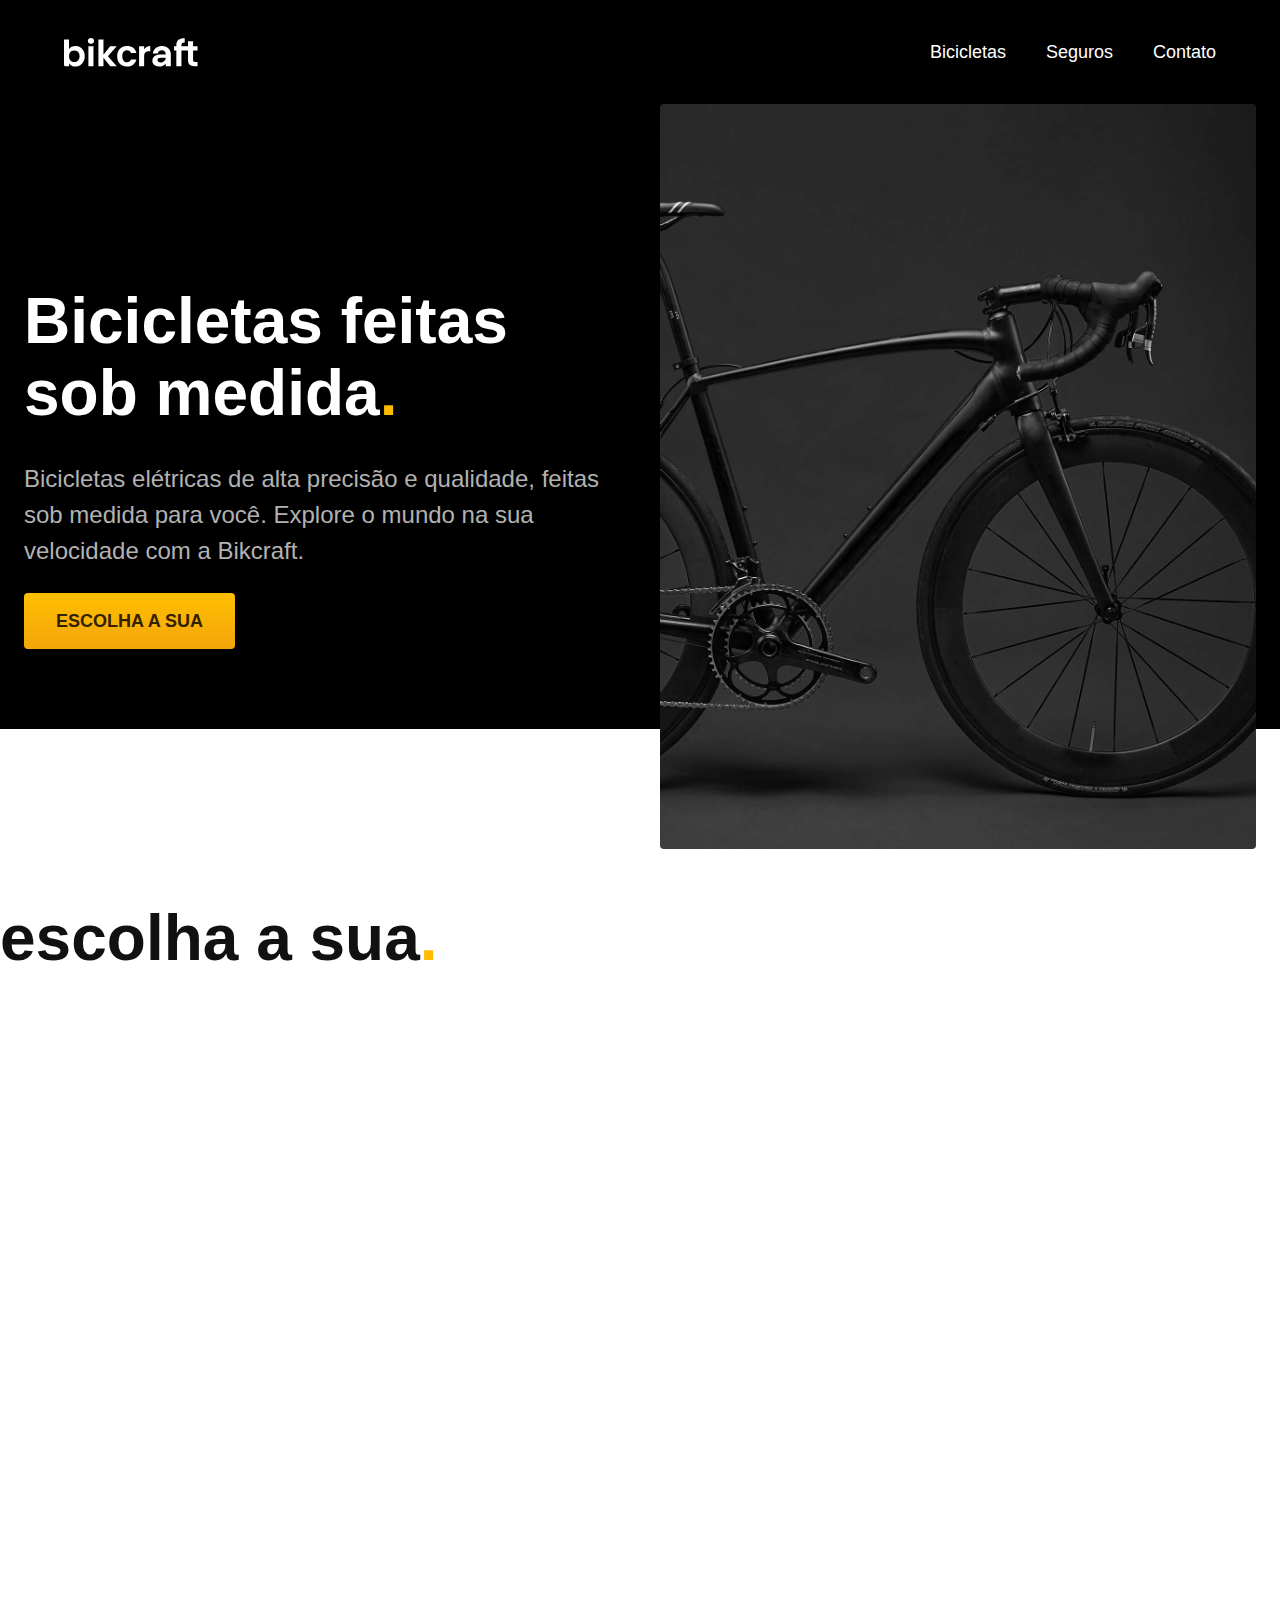
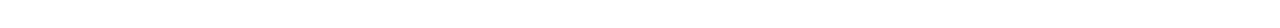
==== index.html @ d539a434 "organizacao-do-codigo" ====
<!DOCTYPE html>
<html lang="pt-br">

<head>
  <meta charset="UTF-8">
  <meta name="viewport" content="width=device-width, initial-scale=1.0">
  <meta name="description" content="Bicicletas elétricas de alta precisão e qualidade, feitas sob medida para você. Explore o mundo na sua velocidade com a Bikcraft.">
  <link rel="stylesheet" href="css/style.css">
  <title>BikCraft - Bicicletas Eletricas</title>
</head>

<body>
  <header class="header-bg">
    <div class="header">
      <a href="./"><img src="./img/bikcraft.svg" alt="Bicicleta Preta"></a>
      <nav aria-label="primaria">
        <ul class="header-menu font-1-m cor-0">
          <li><a href="./bicicletas.html">Bicicletas</a></li>
          <li><a href="./seguros.html">Seguros</a></li>
          <li><a href="./contato.html">Contato</a></li>
        </ul>
      </nav>
    </div>
  </header>

  <main class="introducao-bg">
    <div class="introducao">
      <div class="introducao-conteudo">
        <h1 class="font-1-xxl cor-0">Bicicletas feitas sob medida<span class="cor-p1">.</span></h1>
        <p class="font-2-l cor-5">Bicicletas elétricas de alta precisão e qualidade, feitas sob medida para você. Explore o mundo na sua velocidade com a Bikcraft.</p>
        <a class="botao" href="./bicicletas.html">Escolha a sua</a>
      </div>
      <div>
        <img src="./img/fotos/introducao.jpg" alt="Bicicleta eletrica preta.">
      </div>
    </div>
  </main>

  <h2 class="font-1-xxl">escolha a sua<span class="cor-p1">.</span></h2>

</body>

</html>
---- css/style.css ----
@import "./global/header.css";
@import "./utilidades/tipografia.css";
@import "./utilidades/cores.css";

/*Global*/
@import "./global/global.css";

/*Home*/
@import "./global/home/introducao.css";

/*Componentes*/
@import "./utilidades/componentes.css";
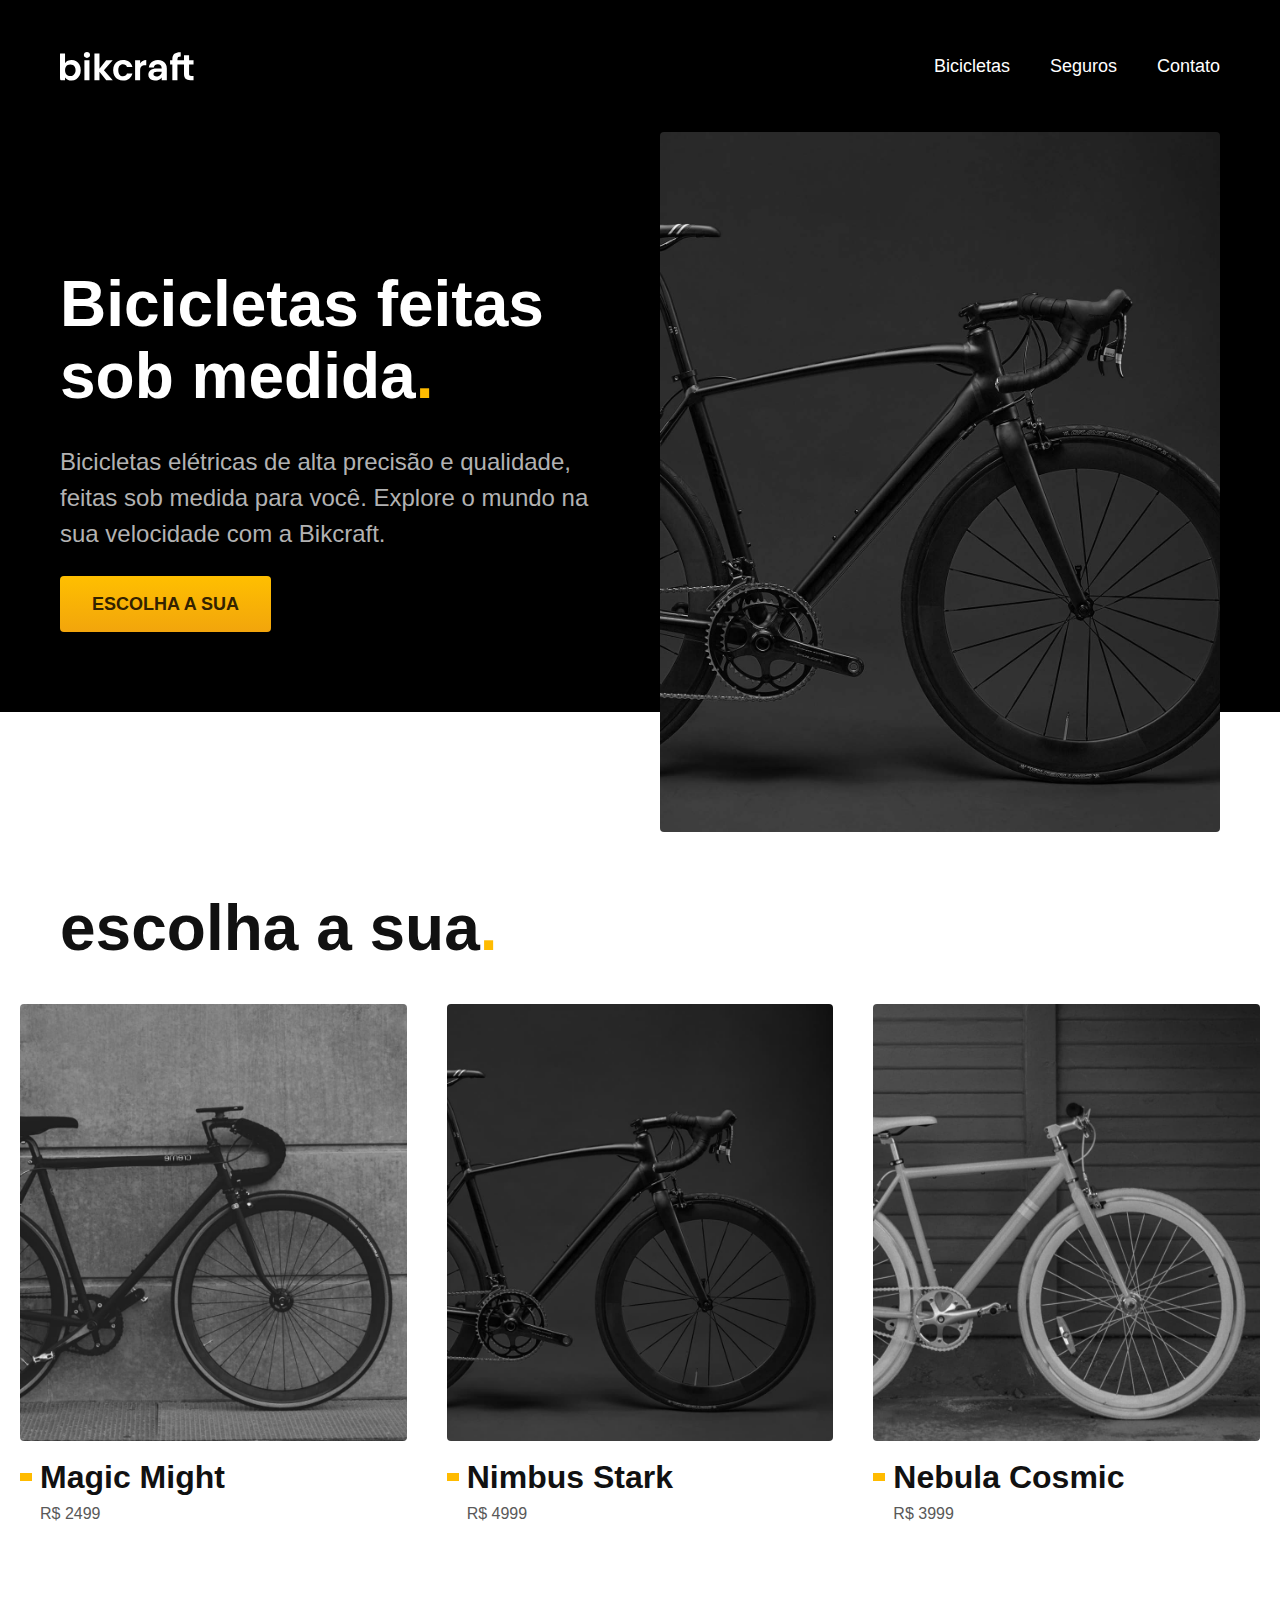
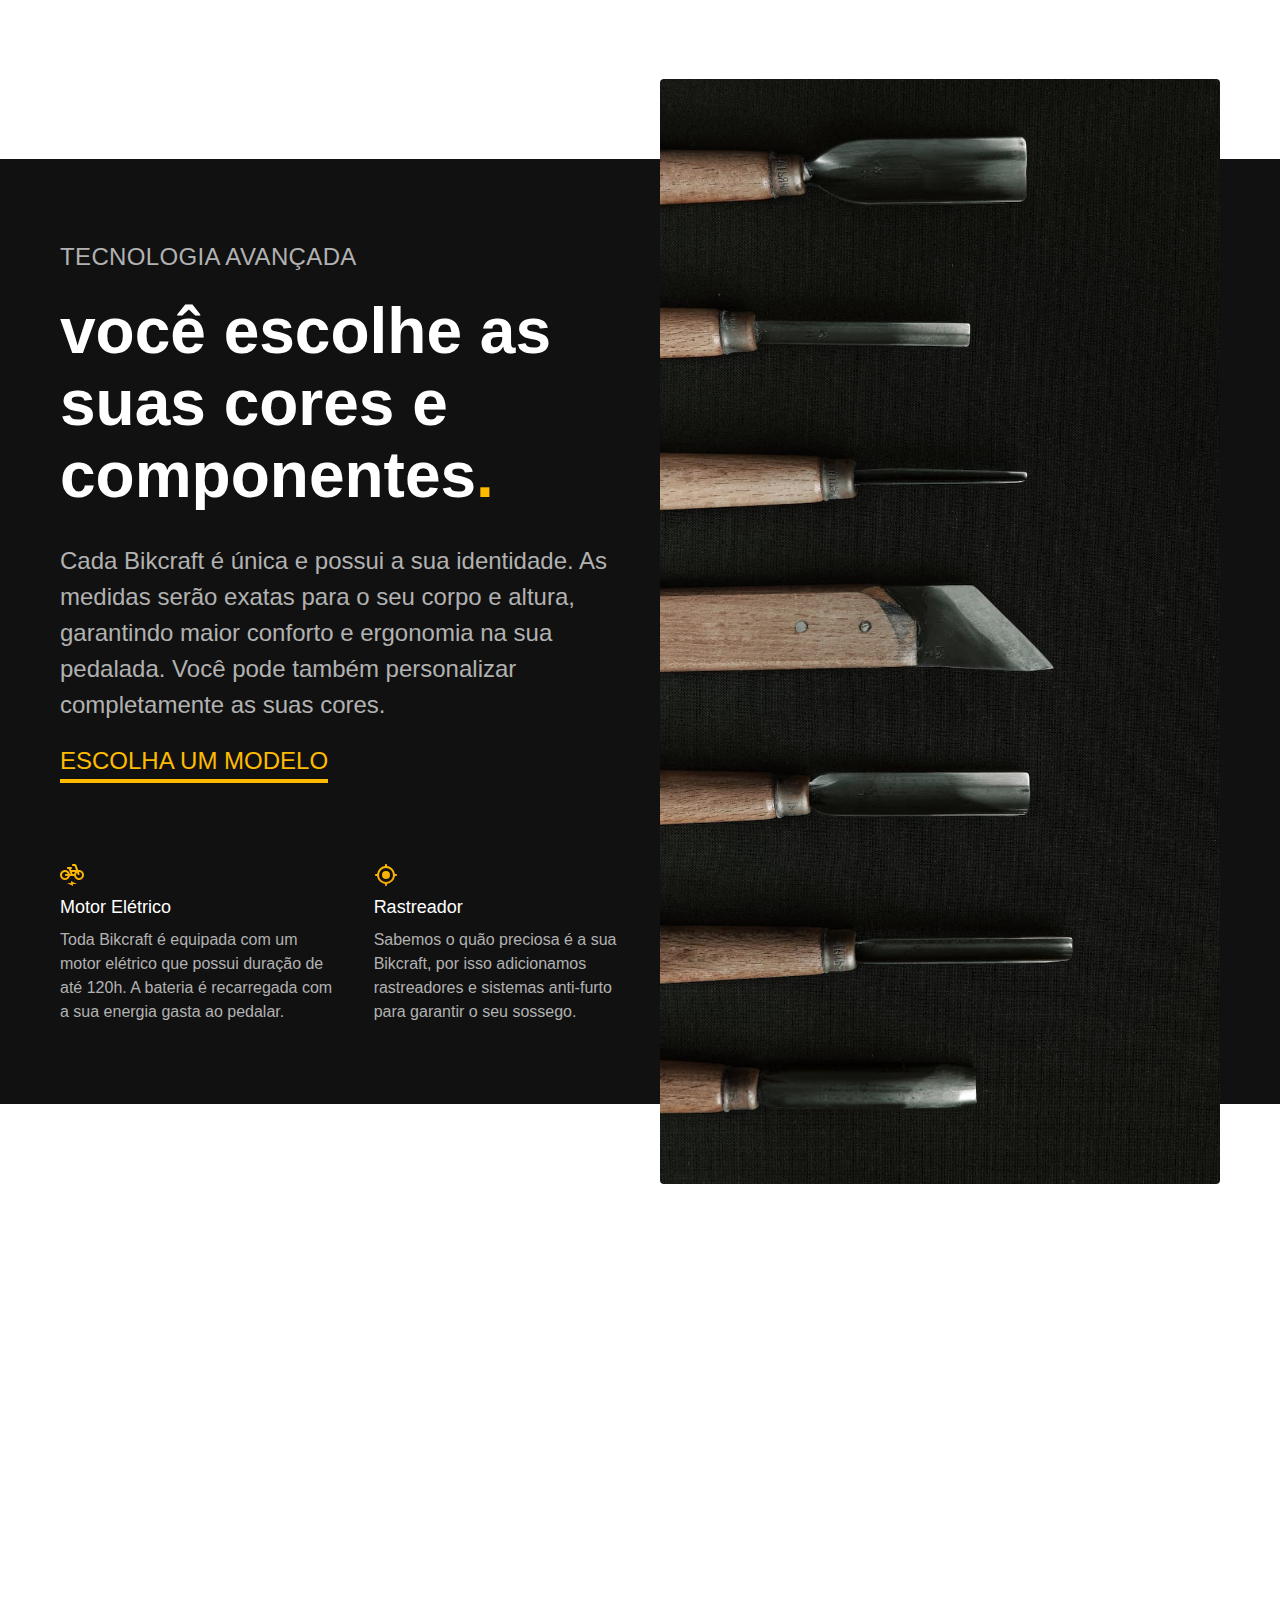
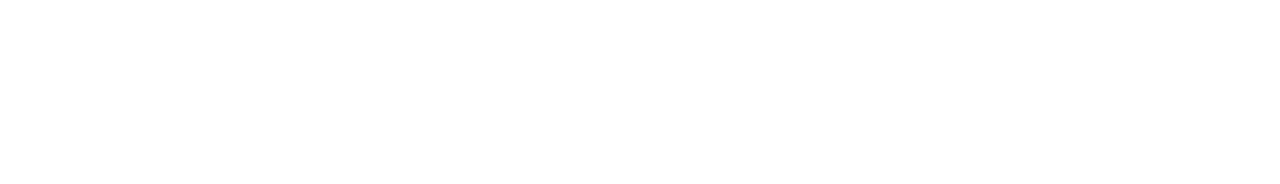
==== commit 9629ca9e: "att codigo" ====
--- a/index.html
+++ b/index.html
@@ -11,7 +11,7 @@
 
 <body>
   <header class="header-bg">
-    <div class="header">
+    <div class="header container">
       <a href="./"><img src="./img/bikcraft.svg" alt="Bicicleta Preta"></a>
       <nav aria-label="primaria">
         <ul class="header-menu font-1-m cor-0">
@@ -24,7 +24,7 @@
   </header>
 
   <main class="introducao-bg">
-    <div class="introducao">
+    <div class="introducao container">
       <div class="introducao-conteudo">
         <h1 class="font-1-xxl cor-0">Bicicletas feitas sob medida<span class="cor-p1">.</span></h1>
         <p class="font-2-l cor-5">Bicicletas elétricas de alta precisão e qualidade, feitas sob medida para você. Explore o mundo na sua velocidade com a Bikcraft.</p>
@@ -36,7 +36,67 @@
     </div>
   </main>
 
-  <h2 class="font-1-xxl">escolha a sua<span class="cor-p1">.</span></h2>
+
+  <article class="bicicletas-lista">
+    <h2 class="container font-1-xxl">escolha a sua<span class="cor-p1">.</span></h2>
+
+    <ul>
+      <li>
+        <a href="./bicicletas/magic.html">
+          <img src="./img/bicicletas/magic-home.jpg" alt="Bicicleta Preta">
+          <h3 class="font-1-xl">Magic Might</h3>
+          <span class="font-2-m cor-8">R$ 2499</span>
+        </a>
+      </li>
+
+      <li>
+        <a href="./bicicletas/nimbus.html">
+          <img src="./img/bicicletas/nimbus-home.jpg" alt="Bicicleta Preta">
+          <h3 class="font-1-xl">Nimbus Stark</h3>
+          <span class="font-2-m cor-8">R$ 4999</span>
+        </a>
+      </li>
+
+      <li>
+        <a href="./bicicletas/nebula.html">
+          <img src="./img/bicicletas/nebula-home.jpg" alt="Bicicleta Preta">
+          <h3 class="font-1-xl">Nebula Cosmic</h3>
+          <span class="font-2-m cor-8">R$ 3999</span>
+        </a>
+      </li>
+
+    </ul>
+  </article>
+
+  <article class="tecnologia-bg">
+    <div class="tecnologia container">
+      <div class="tecnologia-conteudo">
+        <span class="font-2-l-b cor-5">Tecnologia Avançada</span>
+        <h2 class="font-1-xxl cor-0">você escolhe as suas cores e componentes<span class="cor-p1">.</span></h2>
+        <p class="font-2-l cor-5">Cada Bikcraft é única e possui a sua identidade. As medidas serão exatas para o seu corpo e altura, garantindo maior conforto e ergonomia na sua pedalada. Você pode também personalizar completamente as suas cores.</p>
+        <a class="link" href="./bicicletas.html">Escolha um modelo</a>
+        <div class="tecnologia-vantagens">
+          <div>
+            <img src="./img/icones/eletrica.svg" alt="">
+            <h3 class="font-1-m cor-0">Motor Elétrico</h3>
+            <p class="font-2-s cor-5">Toda Bikcraft é equipada com um motor elétrico que possui duração de até 120h. A bateria é recarregada com a sua energia gasta ao pedalar.</p>
+          </div>
+          <div>
+            <img src="./img/icones/rastreador.svg" alt="">
+            <h3 class="font-1-m cor-0">Rastreador</h3>
+            <p class="font-2-s cor-5">Sabemos o quão preciosa é a sua Bikcraft, por isso adicionamos rastreadores e sistemas anti-furto para garantir o seu sossego.</p>
+          </div>
+        </div>
+      </div>
+
+      <div class="tecnologia-imagem">
+        <img src="./img/fotos/tecnologia.jpg" alt="">
+      </div>
+    </div>
+
+
+
+  </article>
 
 </body>
 
--- a/css/style.css
+++ b/css/style.css
@@ -7,6 +7,10 @@
 
 /*Home*/
 @import "./global/home/introducao.css";
+@import "./global/home/tecnologia.css";
 
 /*Componentes*/
 @import "./utilidades/componentes.css";
+
+/*Bicicletas*/
+@import "./bicicletas/bicicletas-lista.css";
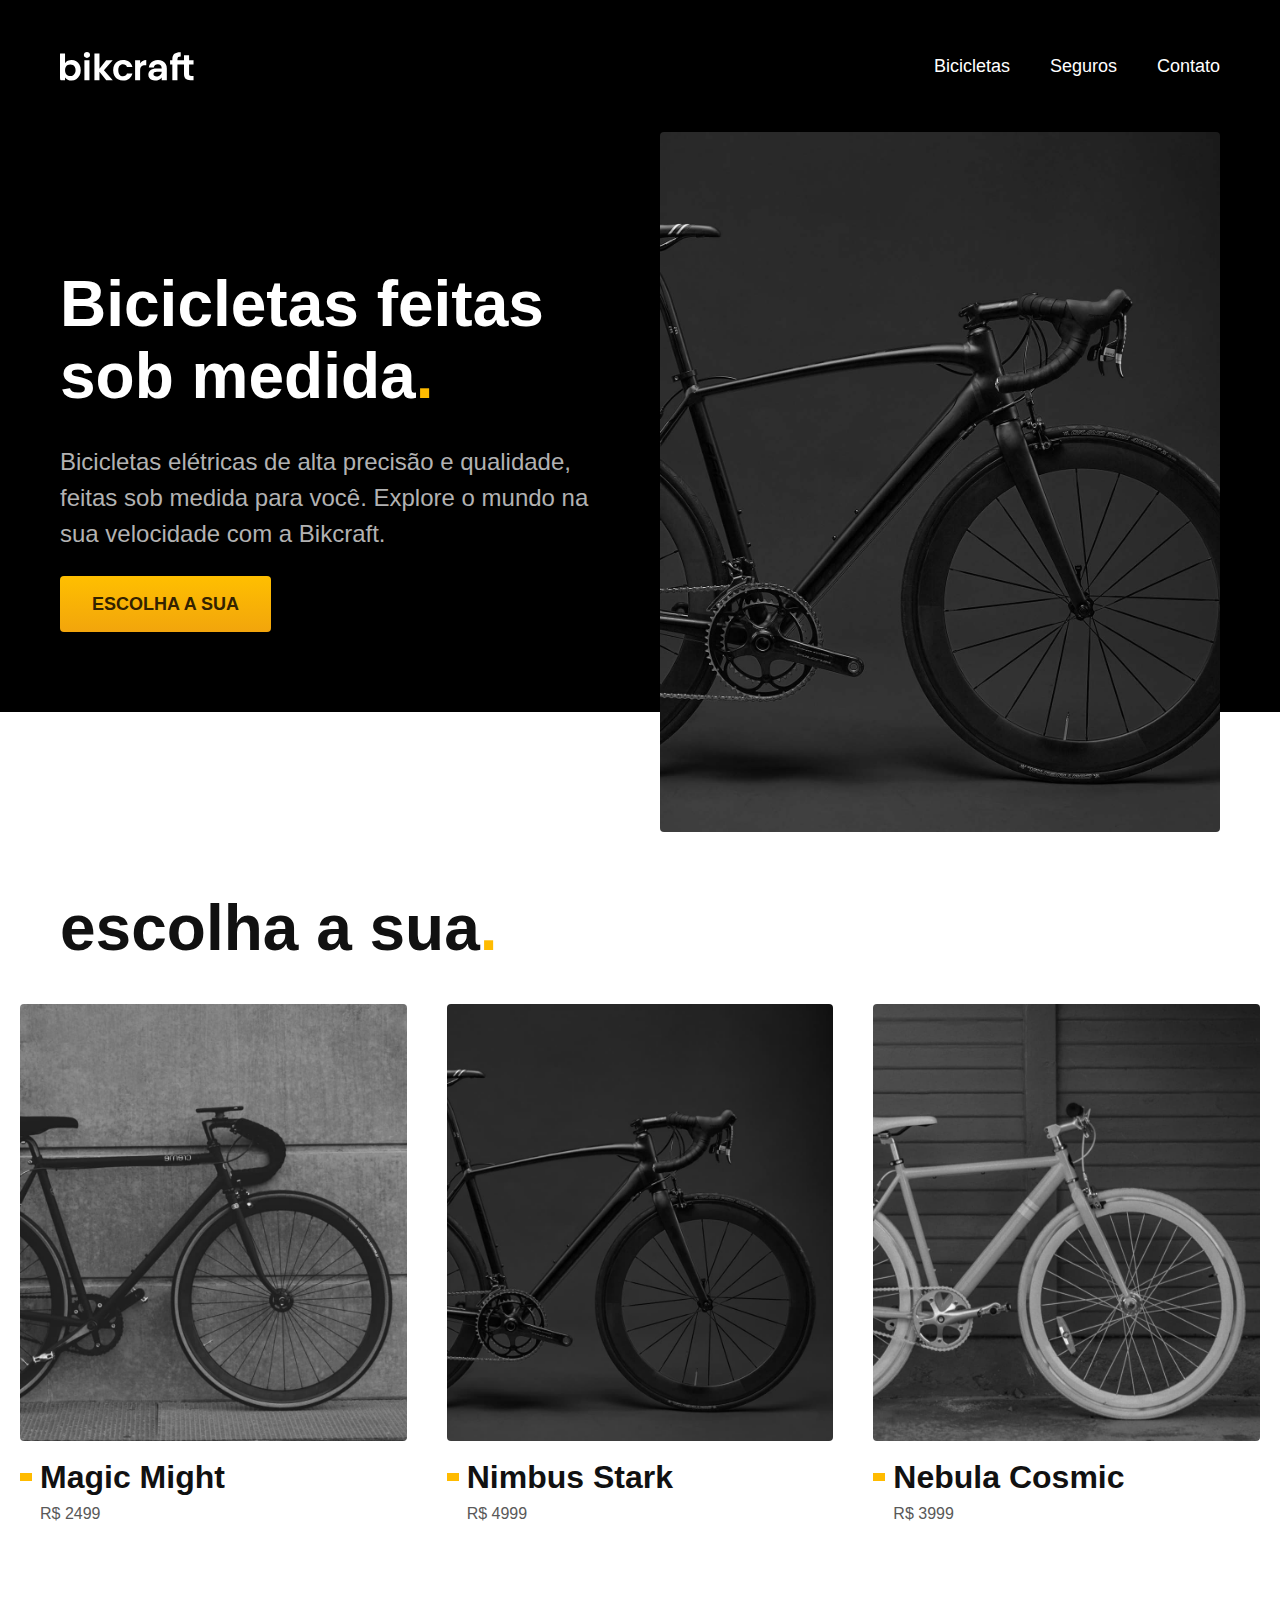
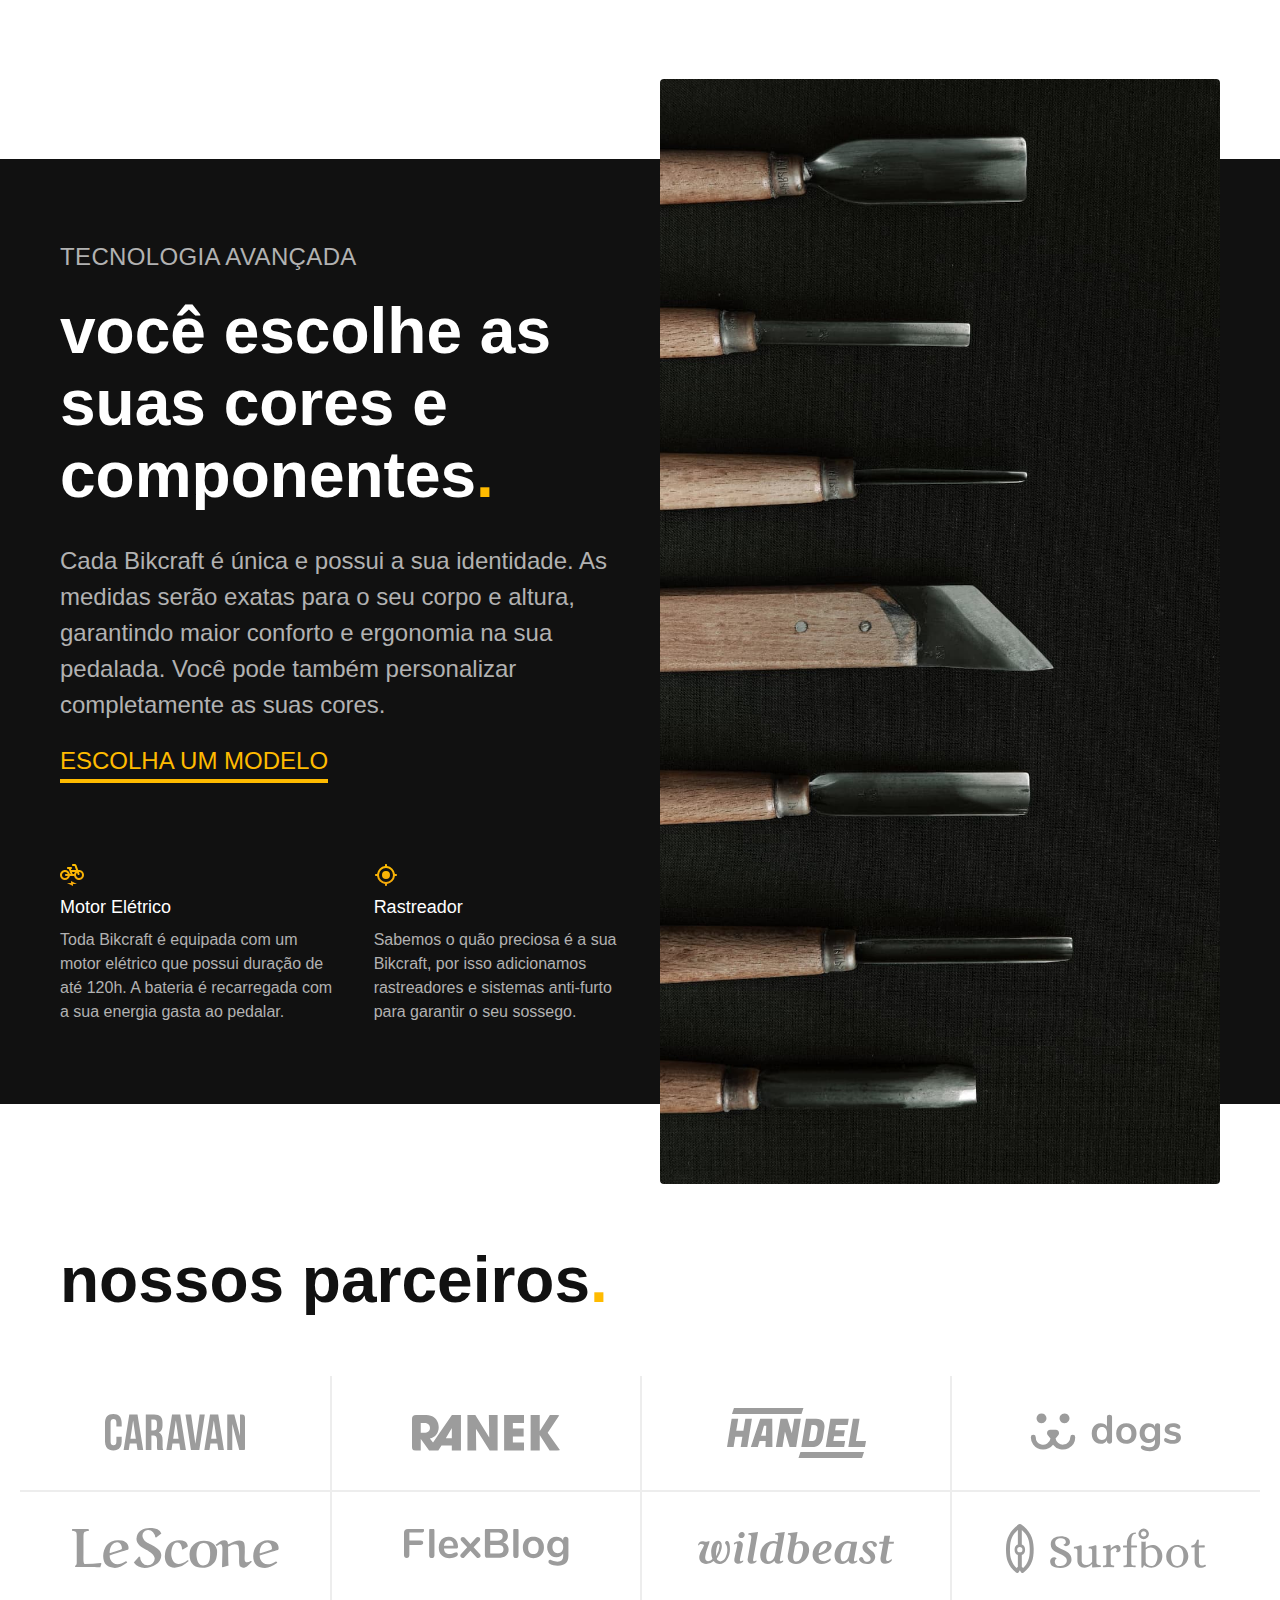
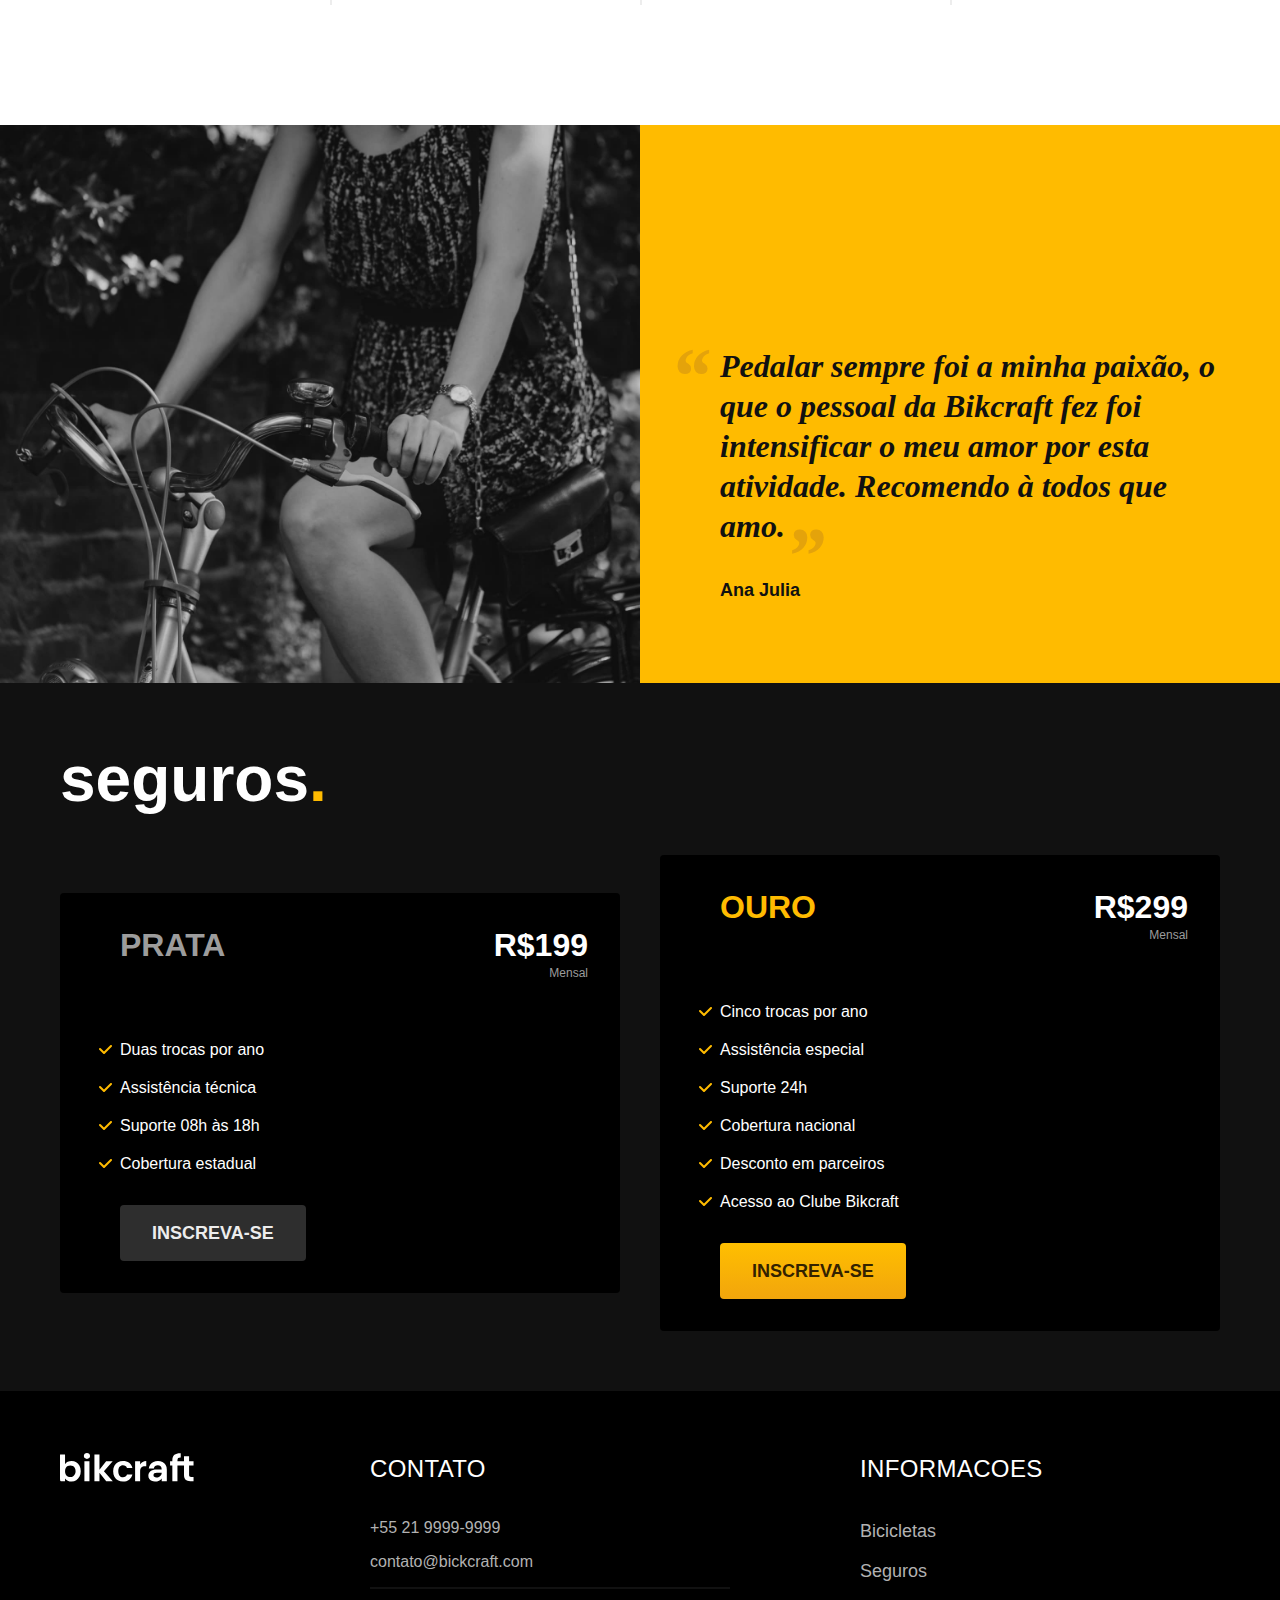
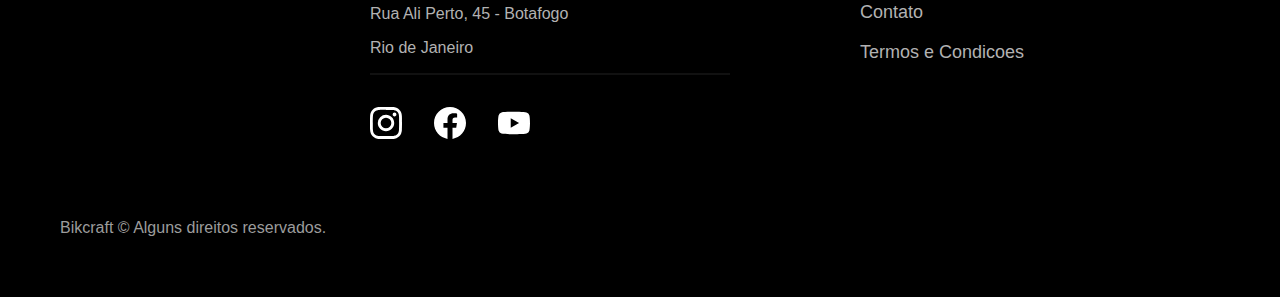
==== commit ed424b0e: "commit primeira pagina" ====
--- a/index.html
+++ b/index.html
@@ -98,6 +98,100 @@
 
   </article>
 
+  <section class="parceiros" aria-label="Nossos Parceiros">
+    <h2 class="container font-1-xxl">nossos parceiros<span class="cor-p1">.</span></h2>
+    <ul>
+      <li><img src="./img/parceiros/caravan.svg" alt="caravan"></li>
+      <li><img src="./img/parceiros/ranek.svg" alt="ranek"></li>
+      <li><img src="./img/parceiros/handel.svg" alt="handel"></li>
+      <li><img src="./img/parceiros/dogs.svg" alt="dogs"></li>
+      <li><img src="./img/parceiros/lescone.svg" alt="lescone"></li>
+      <li><img src="./img/parceiros/flexblog.svg" alt="flexblog"></li>
+      <li><img src="./img/parceiros/wildbeast.svg" alt="wildbeast"></li>
+      <li><img src="./img/parceiros/surfbot.svg" alt="surfbot"></li>
+    </ul>
+  </section>
+
+  <section class="depoimento" aria-label="Depoimento">
+    <div>
+      <img src="./img/fotos/depoimento.jpg" alt="Pessoa pedalando uma bicicleta Bikcraft">
+    </div>
+    <div class="depoimento-conteudo">
+      <blockquote class="font-1-xl cor-p5">
+        <p>Pedalar sempre foi a minha paixão, o que o pessoal da Bikcraft fez foi intensificar o meu amor por esta atividade. Recomendo à todos que amo.</p>
+      </blockquote>
+      <span class="font-1-m-b cor-p4">Ana Julia</span>
+    </div>
+  </section>
+
+  <article class="seguros-bg">
+    <div class="seguros container">
+      <h2 class="font-1-xxl cor-0">seguros<span class="cor-p1">.</span></h2>
+      <div class="seguros-item">
+        <h3 class="font-1-xl cor-6">PRATA</h3>
+        <span class="font-1-xl cor-0">R$199 <span class="font-1-xs cor-6">Mensal</span></span>
+        <ul class="font-2-m cor-0">
+          <li>Duas trocas por ano</li>
+          <li>Assistência técnica</li>
+          <li>Suporte 08h às 18h</li>
+          <li>Cobertura estadual</li>
+        </ul>
+        <a class="botao secundario" href="./orcamento.html">Inscreva-se</a>
+      </div>
+      <div class="seguros-item">
+        <h3 class="font-1-xl cor-p1">OURO</h3>
+        <span class="font-1-xl cor-0">R$299 <span class="font-1-xs cor-6">Mensal</span></span>
+        <ul class="font-2-m cor-0">
+          <li>Cinco trocas por ano</li>
+          <li>Assistência especial</li>
+          <li>Suporte 24h</li>
+          <li>Cobertura nacional</li>
+          <li>Desconto em parceiros</li>
+          <li>Acesso ao Clube Bikcraft</li>
+        </ul>
+        <a class="botao" href="./orcamento.html">Inscreva-se</a>
+      </div>
+    </div>
+  </article>
+
+  <footer class="footer-bg">
+    <div class="footer container">
+      <img src="./img/bikcraft.svg" alt="Bikcraft">
+      <div class="footer-contato">
+        <h3 class="font-2-l-b cor-0">Contato</h3>
+        <ul class="font-2-m cor-5">
+          <li><a href="tel:+552199999999">+55 21 9999-9999</a></li>
+          <li><a href="mailto:contato@bickcraft.com">contato@bickcraft.com</a></li>
+          <li>Rua Ali Perto, 45 - Botafogo</li>
+          <li>Rio de Janeiro</li>
+        </ul>
+        <div class="footer-redes">
+          <a href="./">
+            <img src="./img/redes/instagram.svg" alt="instagram">
+          </a>
+          <a href="./">
+            <img src="./img/redes/facebook.svg" alt="Facebook">
+          </a>
+          <a href="./">
+            <img src="./img/redes/youtube.svg" alt="Youtube">
+          </a>
+        </div>
+      </div>
+      <div class="footer-informacoes">
+        <h3 class="font-2-l-b cor-0">Informacoes</h3>
+        <nav>
+          <ul class="font-1-m cor-5">
+            <li><a href="./bicicletas.html">Bicicletas</a></li>
+            <li><a href="./seguros.html">Seguros</a></li>
+            <li><a href="./contato.html">Contato</a></li>
+            <li><a href="./termos.html">Termos e Condicoes</a></li>
+          </ul>
+        </nav>
+      </div>
+      <p class="footer-copy font-2-m cor-6">Bikcraft © Alguns direitos reservados.</p>
+    </div>
+  </footer>
+
 </body>
 
 </html>--- a/css/style.css
+++ b/css/style.css
@@ -4,13 +4,19 @@
 
 /*Global*/
 @import "./global/global.css";
+@import "./global/footer.css";
 
 /*Home*/
 @import "./global/home/introducao.css";
 @import "./global/home/tecnologia.css";
+@import "./global/home/parceiros.css";
+@import "./global/home/depoimento.css";
 
 /*Componentes*/
 @import "./utilidades/componentes.css";
 
 /*Bicicletas*/
 @import "./bicicletas/bicicletas-lista.css";
+
+/*Seguros*/
+@import "./seguros/seguros.css";
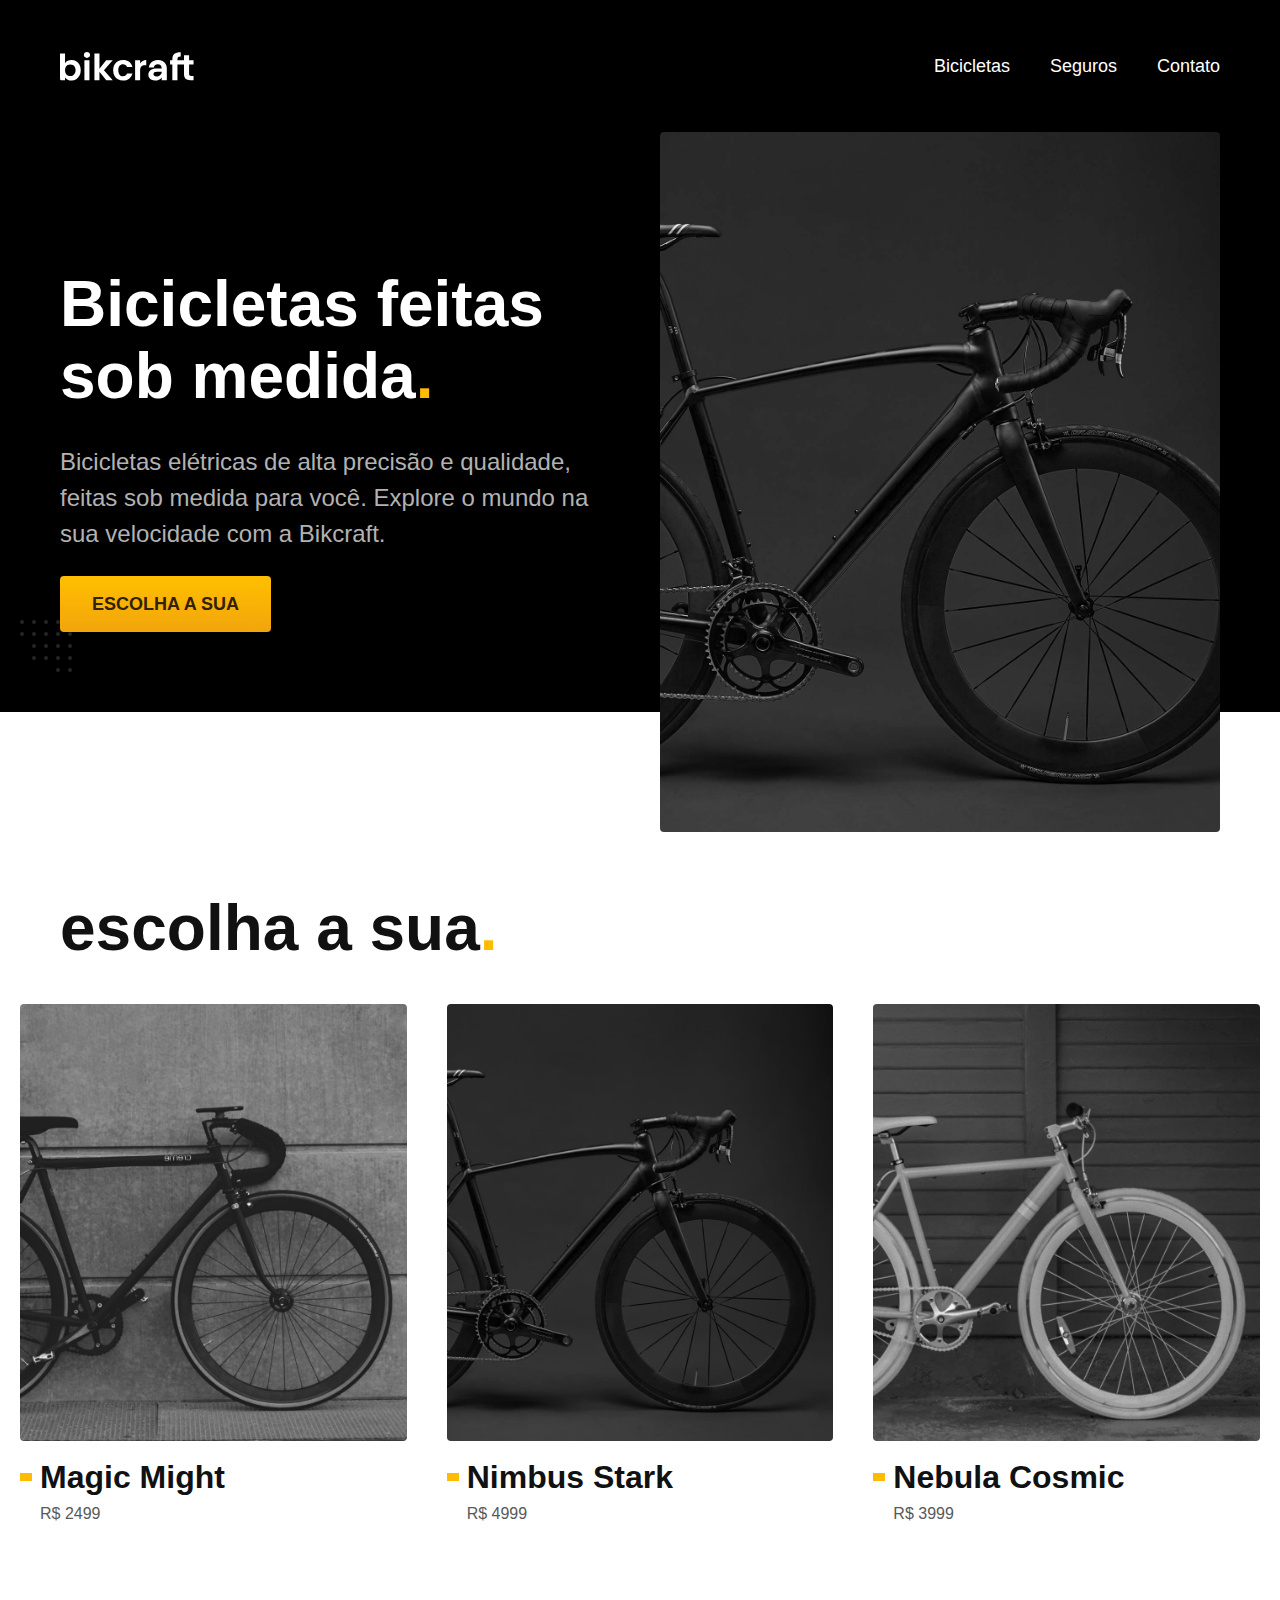
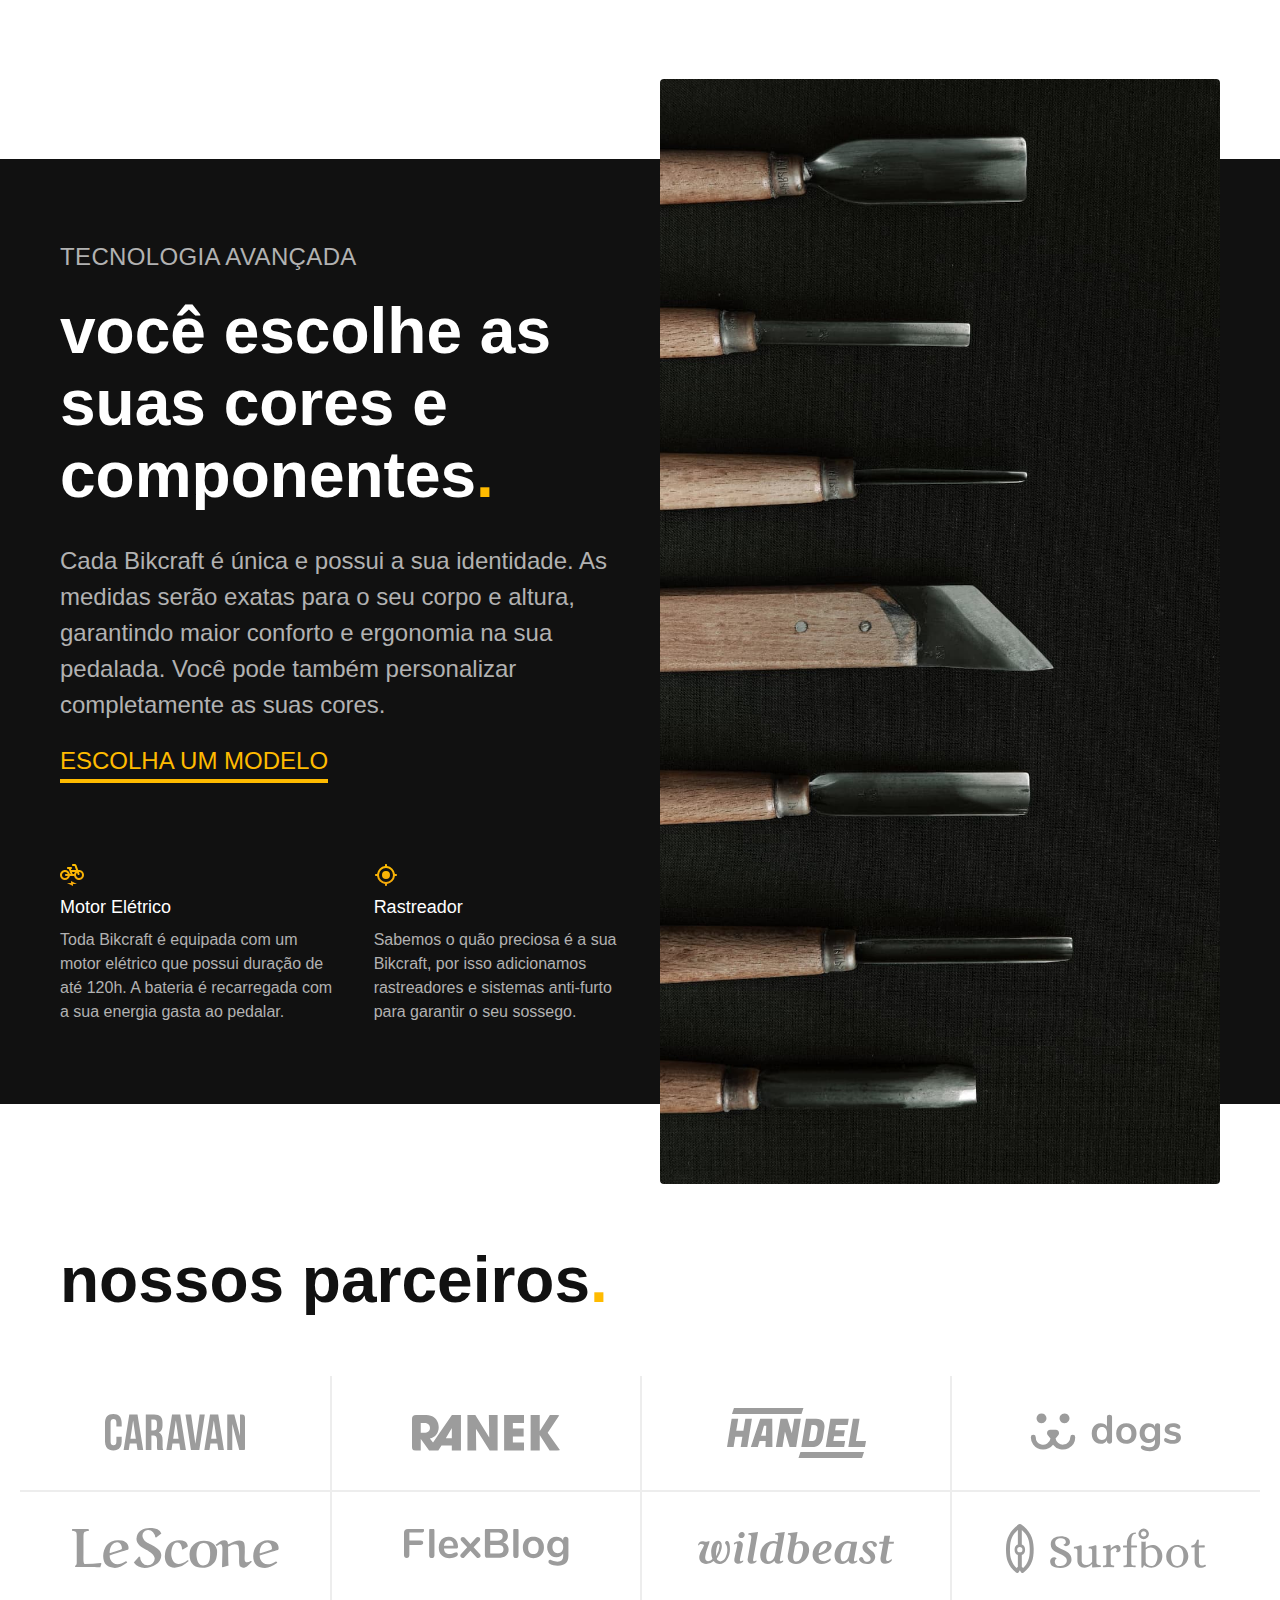
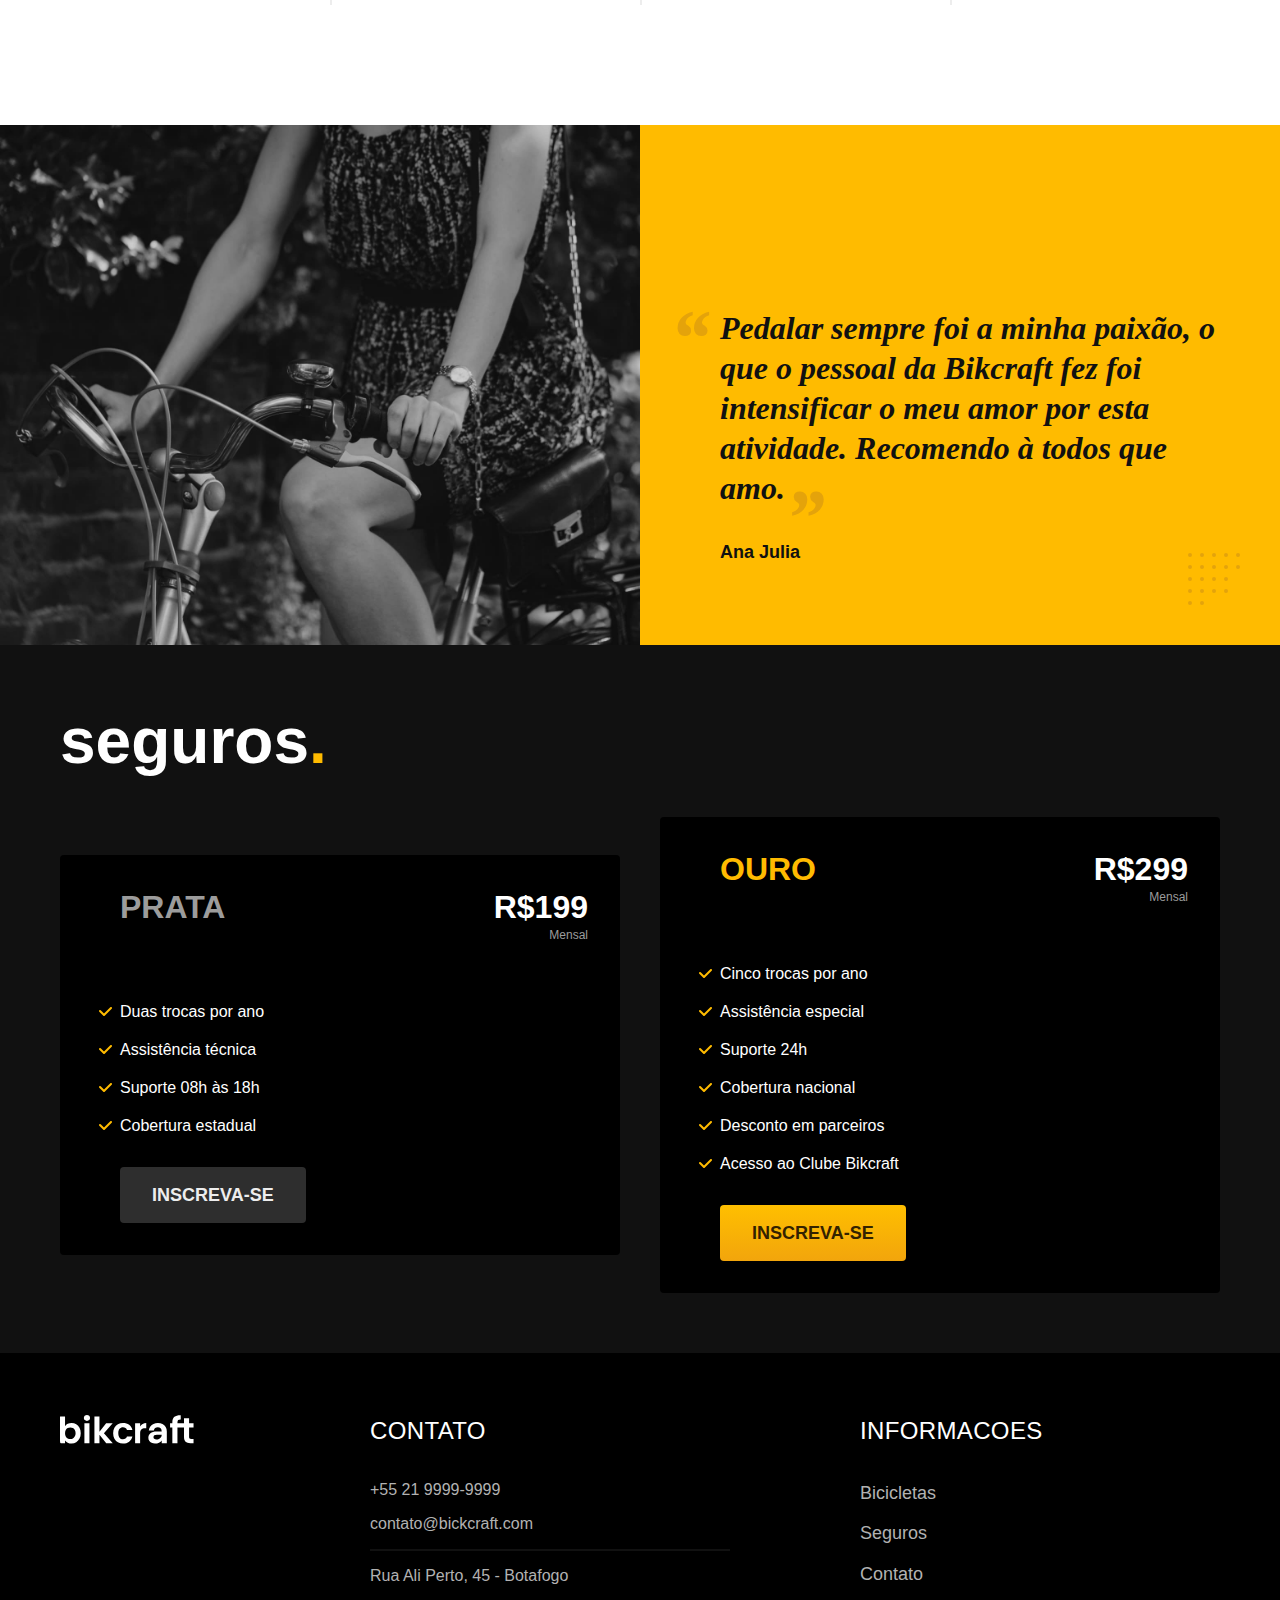
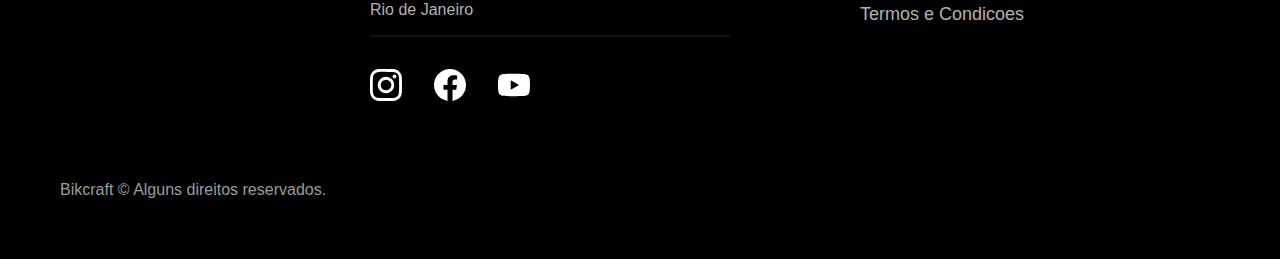
==== commit cdbca4a2: "paginas finais" ====
--- a/index.html
+++ b/index.html
@@ -5,14 +5,16 @@
   <meta charset="UTF-8">
   <meta name="viewport" content="width=device-width, initial-scale=1.0">
   <meta name="description" content="Bicicletas elétricas de alta precisão e qualidade, feitas sob medida para você. Explore o mundo na sua velocidade com a Bikcraft.">
+  <link rel="preload" href="css/style.css" as="style">
   <link rel="stylesheet" href="css/style.css">
+  <link rel="icon" href="./favicon.svg" type="image/svg+xml">
   <title>BikCraft - Bicicletas Eletricas</title>
 </head>
 
 <body>
   <header class="header-bg">
     <div class="header container">
-      <a href="./"><img src="./img/bikcraft.svg" alt="Bicicleta Preta"></a>
+      <a href="./"><img src="./img/bikcraft.svg" width="136" height="32" alt="Bicicleta Preta"></a>
       <nav aria-label="primaria">
         <ul class="header-menu font-1-m cor-0">
           <li><a href="./bicicletas.html">Bicicletas</a></li>
@@ -30,9 +32,10 @@
         <p class="font-2-l cor-5">Bicicletas elétricas de alta precisão e qualidade, feitas sob medida para você. Explore o mundo na sua velocidade com a Bikcraft.</p>
         <a class="botao" href="./bicicletas.html">Escolha a sua</a>
       </div>
-      <div>
-        <img src="./img/fotos/introducao.jpg" alt="Bicicleta eletrica preta.">
-      </div>
+      <picture>
+        <source media="(max-width: 800px)" srcset="./img/bicicletas/nimbus.jpg">
+        <img src="./img/fotos/introducao.jpg" width="1280" height="1600" alt="Bicicleta eletrica preta.">
+      </picture>
     </div>
   </main>
 
@@ -43,7 +46,7 @@
     <ul>
       <li>
         <a href="./bicicletas/magic.html">
-          <img src="./img/bicicletas/magic-home.jpg" alt="Bicicleta Preta">
+          <img src="./img/bicicletas/magic-home.jpg" width="920" height="1040" alt="Bicicleta Preta">
           <h3 class="font-1-xl">Magic Might</h3>
           <span class="font-2-m cor-8">R$ 2499</span>
         </a>
@@ -51,7 +54,7 @@
 
       <li>
         <a href="./bicicletas/nimbus.html">
-          <img src="./img/bicicletas/nimbus-home.jpg" alt="Bicicleta Preta">
+          <img src="./img/bicicletas/nimbus-home.jpg" width="920" height="1040" alt="Bicicleta Preta">
           <h3 class="font-1-xl">Nimbus Stark</h3>
           <span class="font-2-m cor-8">R$ 4999</span>
         </a>
@@ -59,7 +62,7 @@
 
       <li>
         <a href="./bicicletas/nebula.html">
-          <img src="./img/bicicletas/nebula-home.jpg" alt="Bicicleta Preta">
+          <img src="./img/bicicletas/nebula-home.jpg" width="920" height="1040" alt="Bicicleta Preta">
           <h3 class="font-1-xl">Nebula Cosmic</h3>
           <span class="font-2-m cor-8">R$ 3999</span>
         </a>
@@ -77,12 +80,12 @@
         <a class="link" href="./bicicletas.html">Escolha um modelo</a>
         <div class="tecnologia-vantagens">
           <div>
-            <img src="./img/icones/eletrica.svg" alt="">
+            <img src="./img/icones/eletrica.svg" width="24" height="24" alt="">
             <h3 class="font-1-m cor-0">Motor Elétrico</h3>
             <p class="font-2-s cor-5">Toda Bikcraft é equipada com um motor elétrico que possui duração de até 120h. A bateria é recarregada com a sua energia gasta ao pedalar.</p>
           </div>
           <div>
-            <img src="./img/icones/rastreador.svg" alt="">
+            <img src="./img/icones/rastreador.svg" width="24" height="24" alt="">
             <h3 class="font-1-m cor-0">Rastreador</h3>
             <p class="font-2-s cor-5">Sabemos o quão preciosa é a sua Bikcraft, por isso adicionamos rastreadores e sistemas anti-furto para garantir o seu sossego.</p>
           </div>
@@ -90,7 +93,7 @@
       </div>
 
       <div class="tecnologia-imagem">
-        <img src="./img/fotos/tecnologia.jpg" alt="">
+        <img src="./img/fotos/tecnologia.jpg" width="1200" height="1920" alt="">
       </div>
     </div>
 
@@ -101,20 +104,20 @@
   <section class="parceiros" aria-label="Nossos Parceiros">
     <h2 class="container font-1-xxl">nossos parceiros<span class="cor-p1">.</span></h2>
     <ul>
-      <li><img src="./img/parceiros/caravan.svg" alt="caravan"></li>
-      <li><img src="./img/parceiros/ranek.svg" alt="ranek"></li>
-      <li><img src="./img/parceiros/handel.svg" alt="handel"></li>
-      <li><img src="./img/parceiros/dogs.svg" alt="dogs"></li>
-      <li><img src="./img/parceiros/lescone.svg" alt="lescone"></li>
-      <li><img src="./img/parceiros/flexblog.svg" alt="flexblog"></li>
-      <li><img src="./img/parceiros/wildbeast.svg" alt="wildbeast"></li>
-      <li><img src="./img/parceiros/surfbot.svg" alt="surfbot"></li>
+      <li><img src="./img/parceiros/caravan.svg" width="140" height="38" alt="caravan"></li>
+      <li><img src="./img/parceiros/ranek.svg" width="149" height="36" alt="ranek"></li>
+      <li><img src="./img/parceiros/handel.svg" width="139" height="50" alt="handel"></li>
+      <li><img src="./img/parceiros/dogs.svg" width="152" height="39" alt="dogs"></li>
+      <li><img src="./img/parceiros/lescone.svg" width="208" height="41" alt="lescone"></li>
+      <li><img src="./img/parceiros/flexblog.svg" width="165" height="38" alt="flexblog"></li>
+      <li><img src="./img/parceiros/wildbeast.svg" width="196" height="34" alt="wildbeast"></li>
+      <li><img src="./img/parceiros/surfbot.svg" width="200" height="49" alt="surfbot"></li>
     </ul>
   </section>
 
   <section class="depoimento" aria-label="Depoimento">
     <div>
-      <img src="./img/fotos/depoimento.jpg" alt="Pessoa pedalando uma bicicleta Bikcraft">
+      <img src="./img/fotos/depoimento.jpg" width="1560" height="1360" alt="Pessoa pedalando uma bicicleta Bikcraft">
     </div>
     <div class="depoimento-conteudo">
       <blockquote class="font-1-xl cor-p5">
@@ -156,7 +159,7 @@
 
   <footer class="footer-bg">
     <div class="footer container">
-      <img src="./img/bikcraft.svg" alt="Bikcraft">
+      <img src="./img/bikcraft.svg" width="136" height="32" alt="Bikcraft">
       <div class="footer-contato">
         <h3 class="font-2-l-b cor-0">Contato</h3>
         <ul class="font-2-m cor-5">
@@ -167,13 +170,13 @@
         </ul>
         <div class="footer-redes">
           <a href="./">
-            <img src="./img/redes/instagram.svg" alt="instagram">
+            <img src="./img/redes/instagram.svg" width="32" height="32" alt="instagram">
           </a>
           <a href="./">
-            <img src="./img/redes/facebook.svg" alt="Facebook">
+            <img src="./img/redes/facebook.svg" width="32" height="32" alt="Facebook">
           </a>
           <a href="./">
-            <img src="./img/redes/youtube.svg" alt="Youtube">
+            <img src="./img/redes/youtube.svg" width="32" height="32" alt="Youtube">
           </a>
         </div>
       </div>
--- a/css/style.css
+++ b/css/style.css
@@ -1,6 +1,7 @@
 @import "./global/header.css";
 @import "./utilidades/tipografia.css";
 @import "./utilidades/cores.css";
+@import "./utilidades/formulario.css";
 
 /*Global*/
 @import "./global/global.css";
@@ -17,6 +18,23 @@
 
 /*Bicicletas*/
 @import "./bicicletas/bicicletas-lista.css";
+@import "./bicicletas/bicicletas.css";
+
+/*Bicicleta*/
+@import "./bicicleta/bicicleta.css";
+@import "./bicicleta/seguro.css";
 
 /*Seguros*/
 @import "./seguros/seguros.css";
+@import "./seguros/vantagens.css";
+@import "./seguros/perguntas.css";
+
+/*termos*/
+@import "./termos/termos.css";
+
+/*Contato*/
+@import "./contato/contato.css";
+@import "./contato/lojas.css";
+
+/*Orcamento*/
+@import "./orcamento/orcamento.css";
--- a/css/style.css
+++ b/css/style.css
@@ -1,6 +1,7 @@
 @import "./global/header.css";
 @import "./utilidades/tipografia.css";
 @import "./utilidades/cores.css";
+@import "./utilidades/formulario.css";
 
 /*Global*/
 @import "./global/global.css";
@@ -17,6 +18,23 @@
 
 /*Bicicletas*/
 @import "./bicicletas/bicicletas-lista.css";
+@import "./bicicletas/bicicletas.css";
+
+/*Bicicleta*/
+@import "./bicicleta/bicicleta.css";
+@import "./bicicleta/seguro.css";
 
 /*Seguros*/
 @import "./seguros/seguros.css";
+@import "./seguros/vantagens.css";
+@import "./seguros/perguntas.css";
+
+/*termos*/
+@import "./termos/termos.css";
+
+/*Contato*/
+@import "./contato/contato.css";
+@import "./contato/lojas.css";
+
+/*Orcamento*/
+@import "./orcamento/orcamento.css";
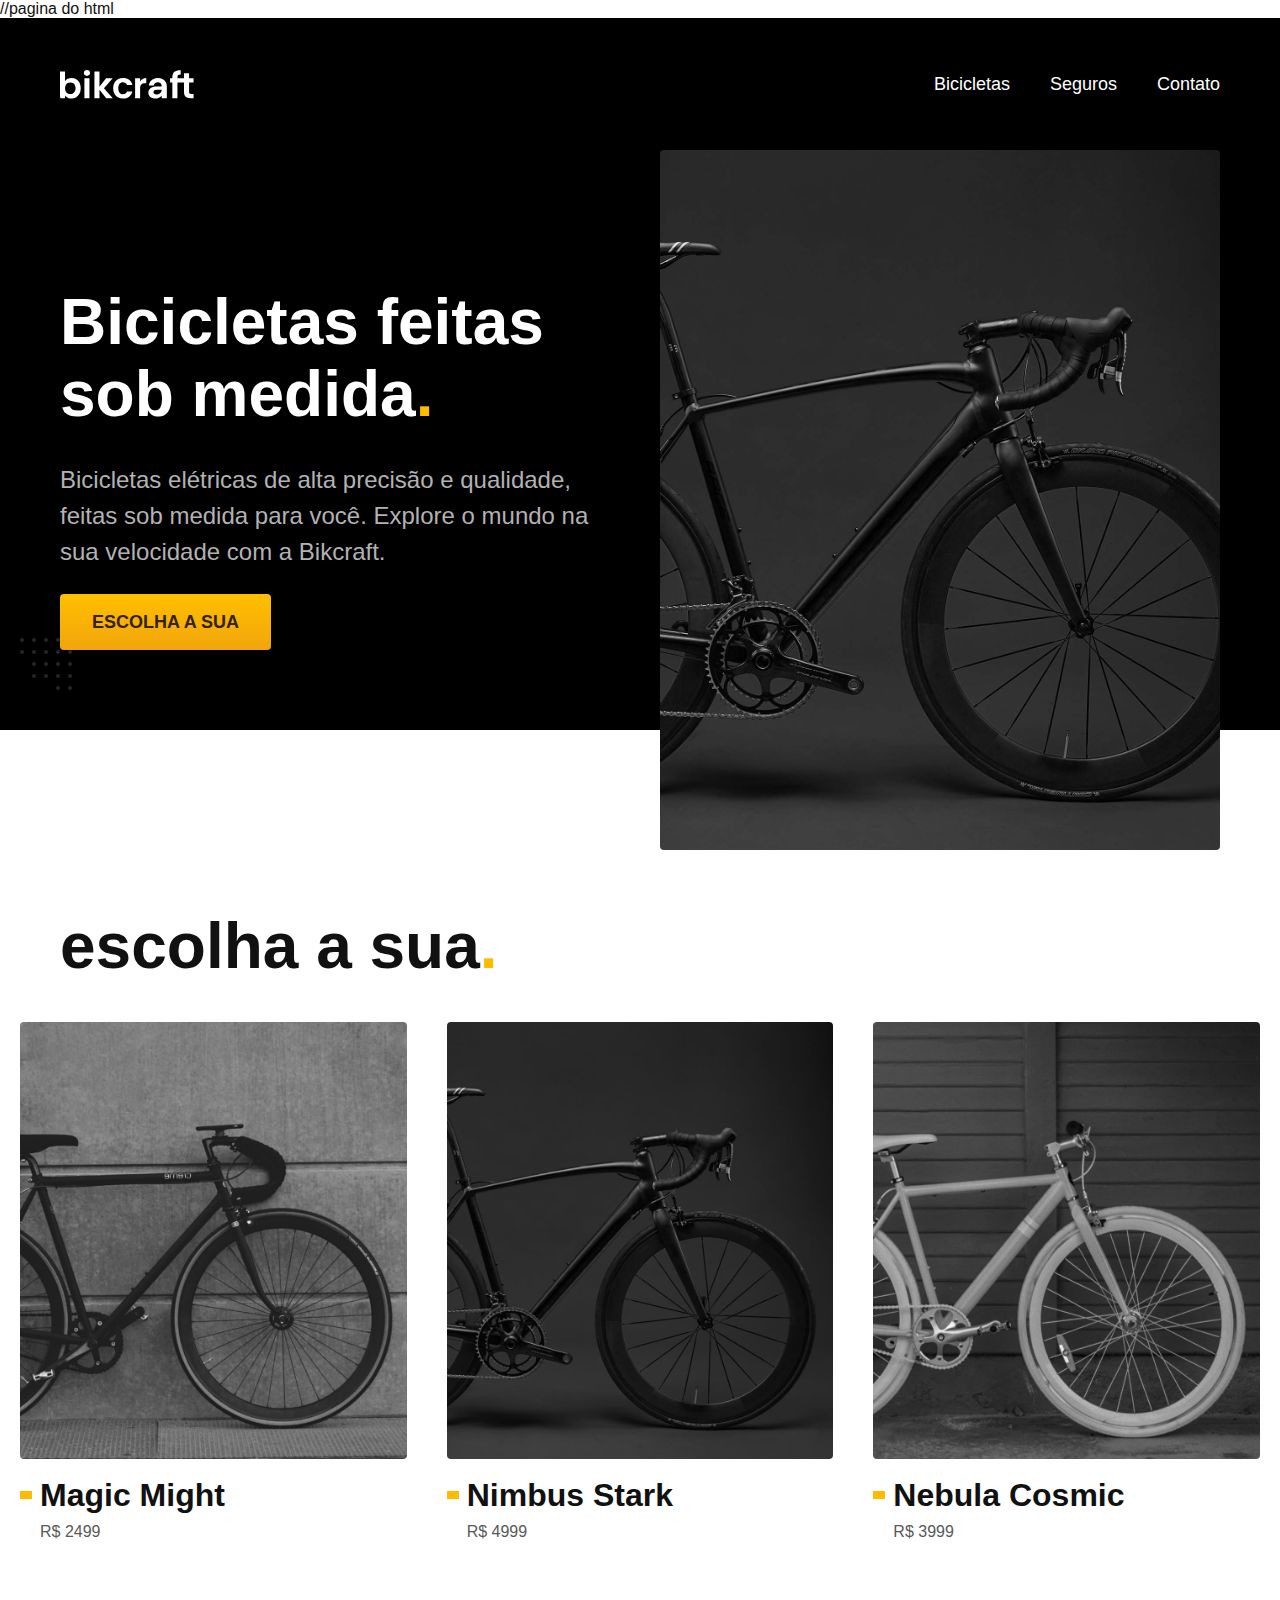
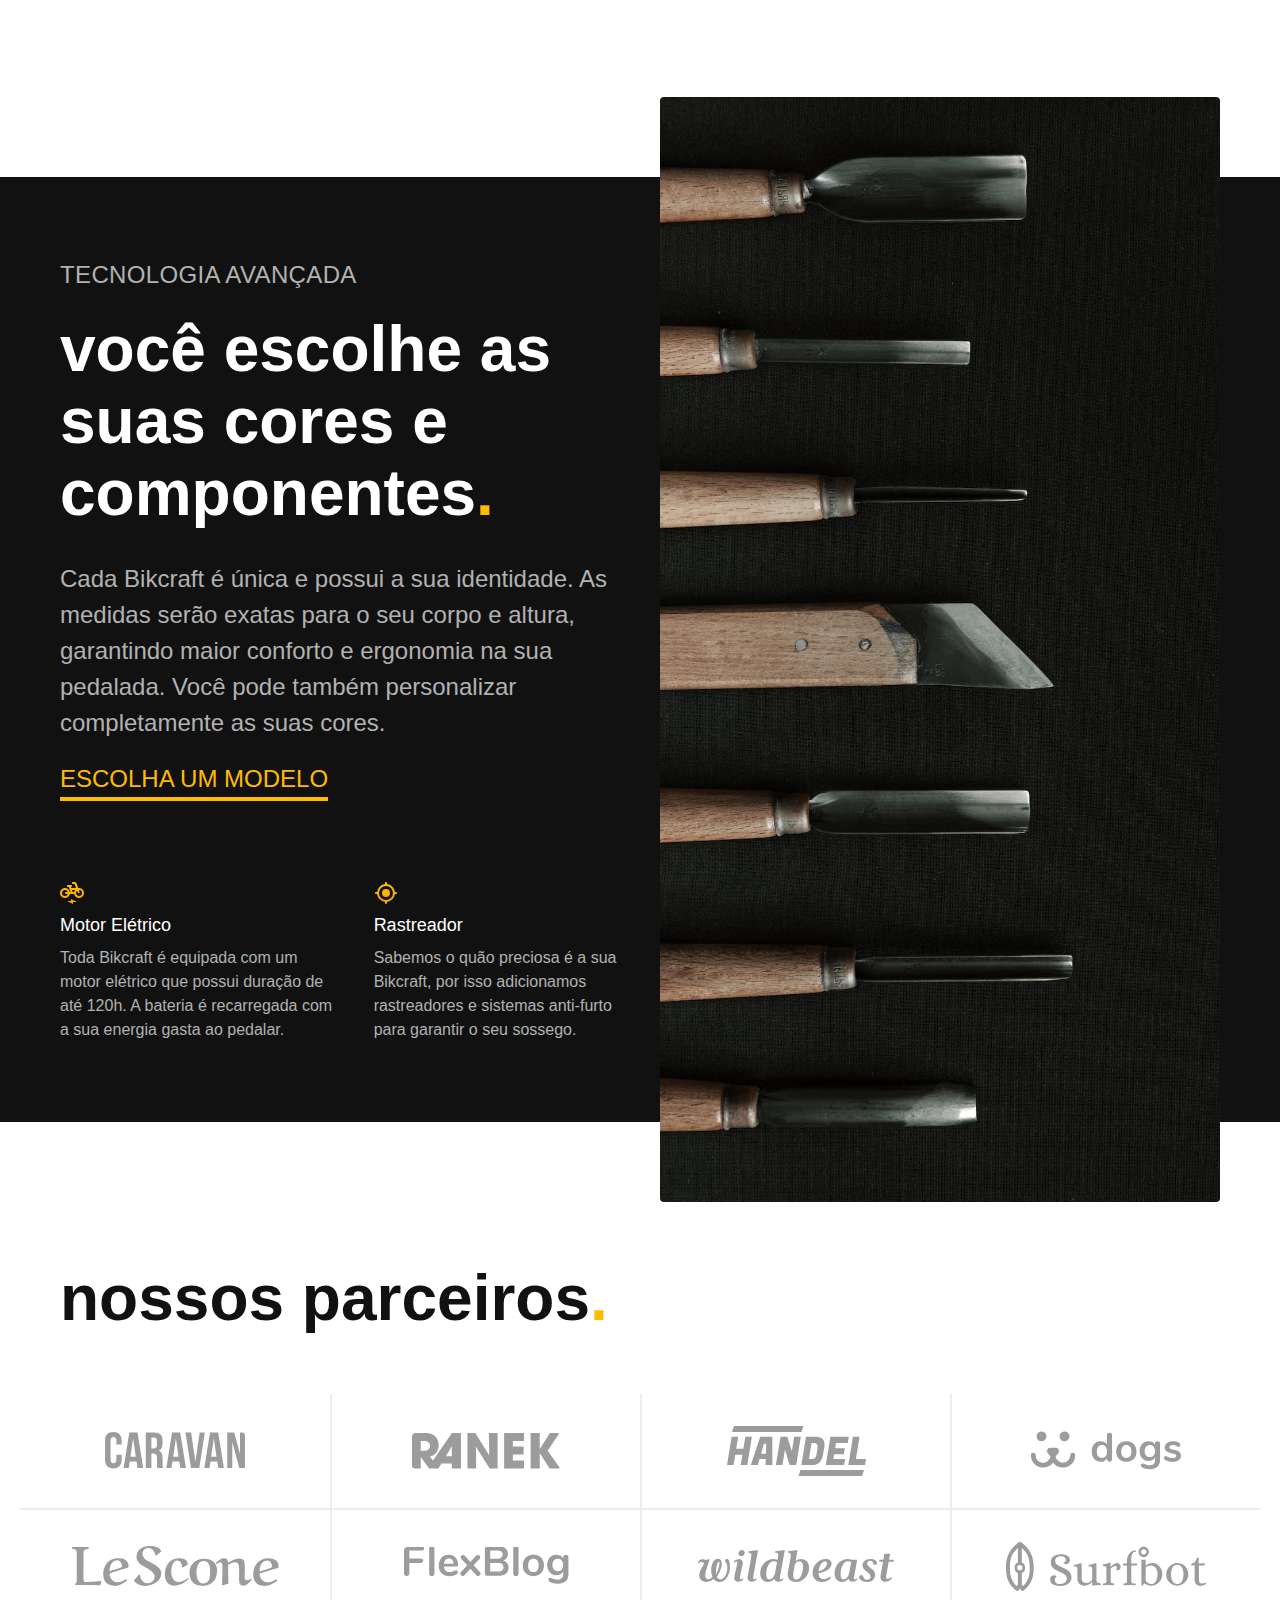
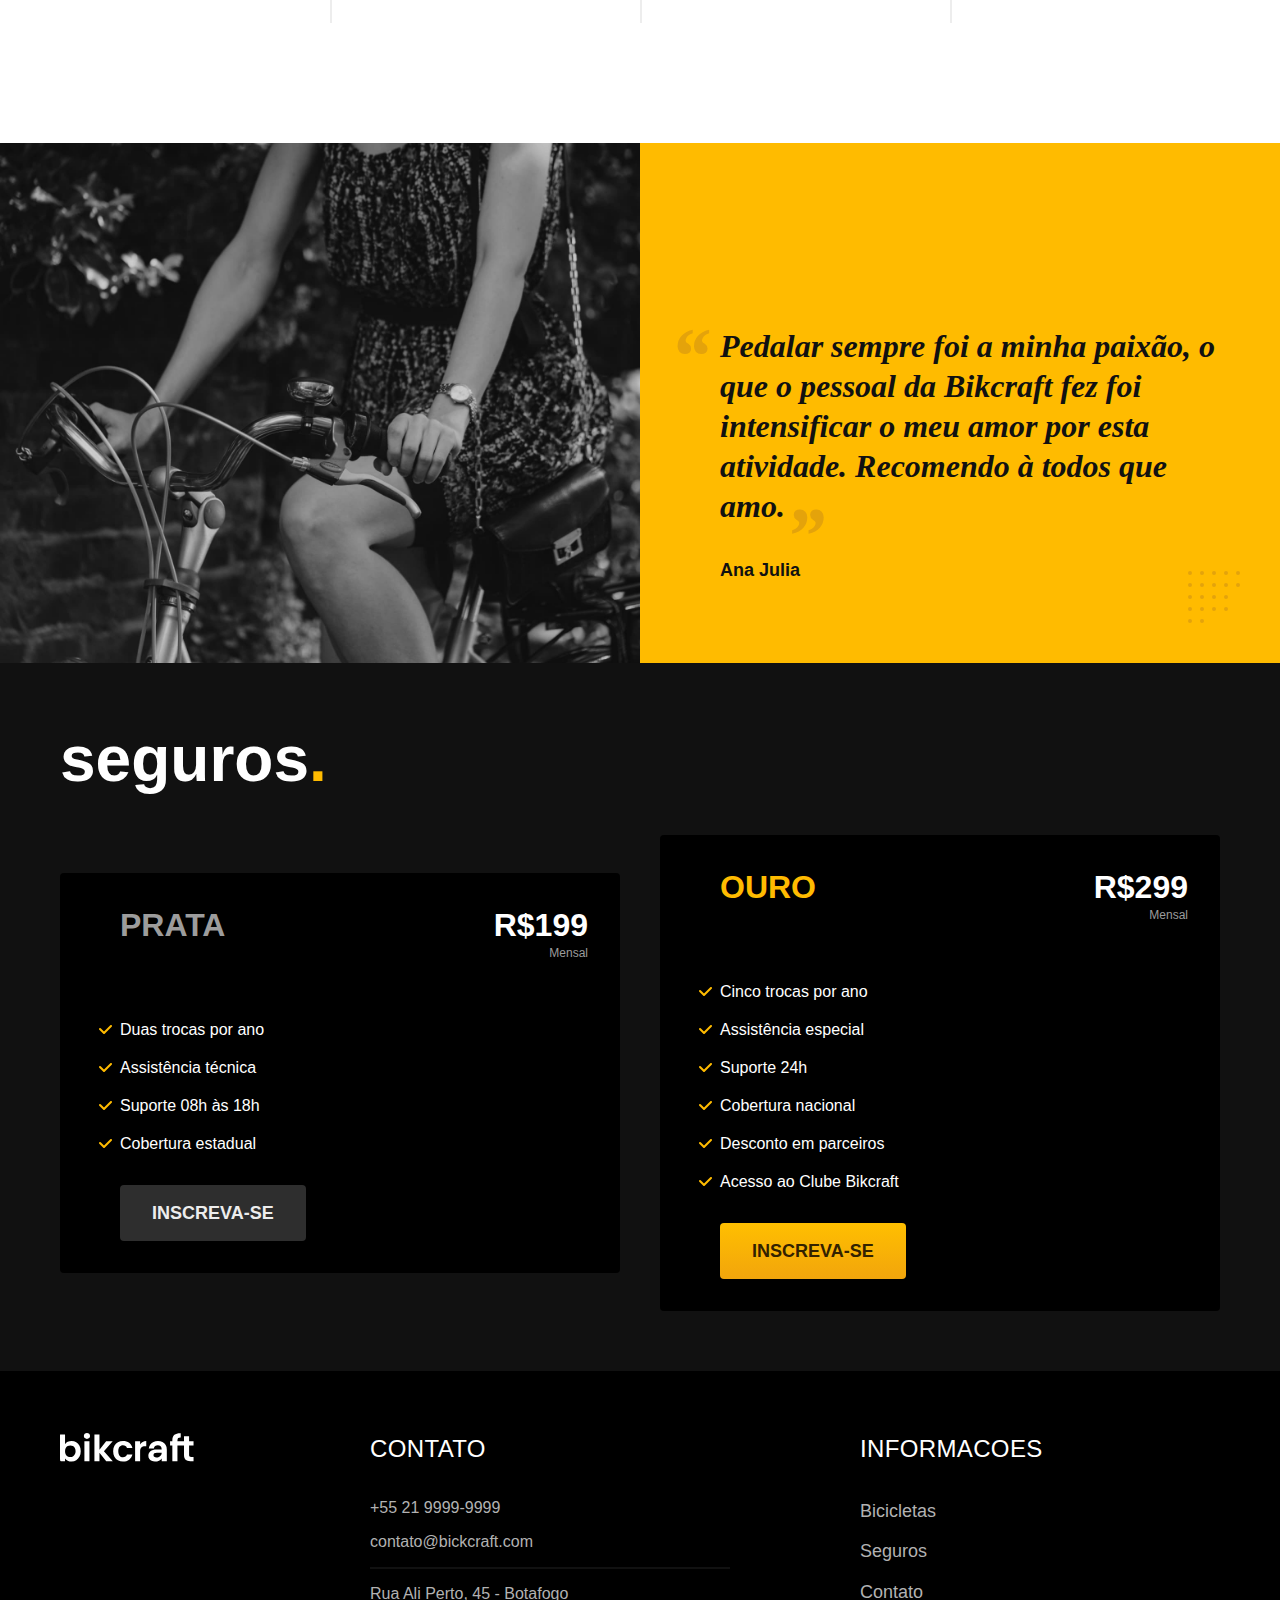
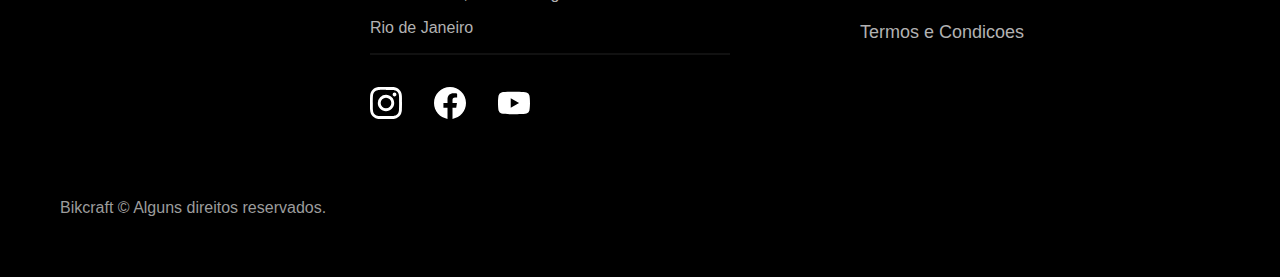
==== commit 8cb7cf79: "first commit" ====
--- a/index.html
+++ b/index.html
@@ -1,14 +1,19 @@
 <!DOCTYPE html>
 <html lang="pt-br">
+//pagina do html
 
 <head>
   <meta charset="UTF-8">
   <meta name="viewport" content="width=device-width, initial-scale=1.0">
   <meta name="description" content="Bicicletas elétricas de alta precisão e qualidade, feitas sob medida para você. Explore o mundo na sua velocidade com a Bikcraft.">
-  <link rel="preload" href="css/style.css" as="style">
-  <link rel="stylesheet" href="css/style.css">
+  <link rel="icon" href="favicon.svg" type="image/svg+xml">
+  <link rel="preload" href="./css/style.min.css" as="style">
+  <link rel="stylesheet" href="./css/style.min.css">
   <link rel="icon" href="./favicon.svg" type="image/svg+xml">
   <title>BikCraft - Bicicletas Eletricas</title>
+
+
+  <script>document.documentElement.classList.add('js')</script>
 </head>
 
 <body>
@@ -28,11 +33,11 @@
   <main class="introducao-bg">
     <div class="introducao container">
       <div class="introducao-conteudo">
-        <h1 class="font-1-xxl cor-0">Bicicletas feitas sob medida<span class="cor-p1">.</span></h1>
-        <p class="font-2-l cor-5">Bicicletas elétricas de alta precisão e qualidade, feitas sob medida para você. Explore o mundo na sua velocidade com a Bikcraft.</p>
-        <a class="botao" href="./bicicletas.html">Escolha a sua</a>
-      </div>
-      <picture>
+        <h1 class="font-1-xxl cor-0 fadeInDown" data-anime="200">Bicicletas feitas sob medida<span class="cor-p1">.</span></h1>
+        <p class="font-2-l cor-5 fadeInDown" data-anime="400">Bicicletas elétricas de alta precisão e qualidade, feitas sob medida para você. Explore o mundo na sua velocidade com a Bikcraft.</p>
+        <a class="botao fadeInDown" data-anime="600" href="./bicicletas.html">Escolha a sua</a>
+      </div>
+      <picture class="fadeInDown" data-anime="800">
         <source media="(max-width: 800px)" srcset="./img/bicicletas/nimbus.jpg">
         <img src="./img/fotos/introducao.jpg" width="1280" height="1600" alt="Bicicleta eletrica preta.">
       </picture>
@@ -194,7 +199,8 @@
       <p class="footer-copy font-2-m cor-6">Bikcraft © Alguns direitos reservados.</p>
     </div>
   </footer>
-
+  <script src="js/plugins/simple-anime.js"></script>
+  <script src="./js/script.js"></script>
 </body>
 
 </html>--- a/css/style.min.css
+++ b/css/style.min.css
@@ -0,0 +1 @@
+.header-bg{background-color:var(--cor-12)}.header{display:flex;justify-content:space-between;align-items:center;flex-wrap:wrap;gap:1.5rem;padding-top:1.25rem;padding-bottom:1.25rem}.header-menu{display:flex;gap:2.5rem;flex-wrap:wrap}.header-menu a{padding:1rem 0;display:inline-block;position:relative}.header-menu a:after{content:"";display:block;width:0;height:2px;background:var(--cor-0);margin-top:4px;transition:.3s;position:absolute}.header-menu a.ativo::after,.header-menu a:hover:after{width:100%}@media (max-width:800px){.header-menu a{padding:.75rem 1rem;background:var(--cor-11);border-radius:4px}.header-menu{gap:1.5rem}.header-menu a:hover{background-color:var(--cor-10)}.header-menu a:after{display:none}}@media (max-width:600px){.header-menu{gap:.75rem}.header-menu a{padding:.5rem .75rem;font-size:.875rem}}.font-1-xs{font:400 0.75rem/1.35 Poppins,sans-serif}.font-2-xs{font:400 0.875rem/1.43 Roboto,sans-serif}.font-1-s{font:400 1rem/1.5 Poppins,sans-serif}.font-2-s{font:400 1rem/1.5 Roboto,sans-serif}.font-1-m,.font-1-m-b{font:400 1.125rem/1.35 Poppins,sans-serif}.font-2-m{font:500 1.125/1.35 Roboto,sans-serif}.font-1-m-b{font-weight:600}.font-1-l{font:400 1.5rem/1.5 Poppins,sans-serif}.font-2-l,.font-2-l-b{font:400 1.5rem/1.5 Roboto,sans-serif}.font-2-l-b{font-weight:500;letter-spacing:.015em;text-transform:uppercase}.font-1-xl{font:600 2rem/1.25 Poppins,sans-serif}.font-2-xl{font:500 2rem/1.25 Roboto,sans-serif}.font-1-xxl{font:600 4rem/1.125 Poppins,sans-serif}@media (max-width:1200px){.font-1-xxl{font-size:3rem}.font-2-l,.font-2-l-b{font-size:1.125rem}}@media (max-width:800px){.font-1-xxl{font-size:2rem}.font-1-xl,.font-2-xl{font-size:1.5rem}}:root{--cor-0:#ffffff;--cor-1:#f7f7f7;--cor-2:#ededed;--cor-3:#dedede;--cor-4:#cccccc;--cor-5:#b2b2b2;--cor-6:#9c9c9c;--cor-7:#717171;--cor-8:#595959;--cor-9:#404040;--cor-10:#2e2e2e;--cor-11:#111111;--cor-12:#000000;--cor-p1:#ffbb00;--cor-p2:#e4a30b;--cor-p3:#a66f00;--cor-p4:#664400;--cor-p5:#332200}.cor-0{color:var(--cor-0)}.cor-1{color:var(--cor-1)}.cor-2{color:var(--cor-2)}.cor-3{color:var(--cor-3)}.cor-4{color:var(--cor-4)}.cor-5{color:var(--cor-5)}.cor-6{color:var(--cor-6)}.cor-7{color:var(--cor-7)}.cor-8{color:var(--cor-8)}.cor-9{color:var(--cor-9)}.cor-10{color:var(--cor-10)}.cor-11{color:var(--cor-11)}.cor-12{color:var(--cor-12)}.cor-p1{color:var(--cor-p1)}.fadeInDown{transform:translate3d(0,-20px,0)}.fadeInUp{transform:translate3d(0,20px,0)}.fadeInRight{transform:translate3d(20px,0,0)}.fadeInLeft{transform:translate3d(-20px,0,0)}.js [data-anime]{opacity:0}.js .anime{opacity:1;transform:none;transition:transform .8s,opacity .8s}.form{display:grid;grid-template-columns:1fr 1fr;gap:20px}.form label{display:block;font:400 1rem/1.5 Poppins,sans-serif;margin-bottom:4px}.form .col-2{grid-column:span 2}.form input[type=email],.form input[type=text],.form textarea{font:400 1rem/1.5 Roboto,sans-serif;background:var(--cor-1);border:1px solid var(--cor-2);padding:12px;border-radius:4px;width:100%;box-sizing:border-box}.form input[type=email]:focus,.form input[type=text]:focus,.form textarea:focus{outline:0;background-color:var(--cor-0);border-color:var(--cor-p1);box-shadow:0 0 0 2px #fea}@media (max-width:600px){.form{grid-template-columns:1fr}.form .col-2{grid-column:1}}body{font-family:Arial,Helvetica,sans-serif;margin:0;color:#111}blockquote,dd,h1,h2,h3,h4 ul,p{margin:0}ul{padding:0;list-style:none}a{text-decoration:none;color:inherit}img{max-width:100%;height:auto;display:block;border-radius:4px}img[src$=".jpg"]{border-radius:4px}.footer-bg{background-color:var(--cor-12)}.footer{display:grid;grid-template-columns:3fr 5fr 4fr;gap:40px;padding-top:60px;padding-bottom:60px}.footer h3{margin-bottom:32px}.footer-contato ul{margin-bottom:32px}.footer-contato li:nth-child(2n):after{content:"";display:block;max-width:360px;height:2px;background:var(--cor-11);margin-top:16px}.footer li{margin-bottom:16px}.footer-redes{display:flex;gap:32px}.footer a:hover{color:var(--cor-0)}.footer-copy{grid-column:1/-1;margin-top:40px}@media (max-width:800px){.footer>img{display:none}.footer{grid-template-columns:1fr 1fr}}@media (max-width:600px){.footer{grid-template-columns:1fr;gap:60px}.footer-copy{margin-top:0}}.introducao-bg{background:var(--cor-12) url("../img/dec/bottom-left.svg") no-repeat bottom 160px left 20px;box-shadow:inset 0 -120px var(--cor-0)}.introducao{display:grid;grid-template-columns:1fr 1fr;gap:0 2.5rem;box-sizing:border-box;padding-left:1.5rem;padding-right:1.5rem;margin-left:auto;margin-right:auto}.introducao img{width:100%;height:100%;object-fit:cover}.introducao-conteudo{align-self:end;padding-bottom:12.5rem}.introducao h1{margin-bottom:2rem}.introducao p{margin-bottom:1.5rem}@media (max-width:800px){.introducao h1{margin-bottom:1rem}.introducao-bg{background:var(--cor-11);padding:2.5rem;box-shadow:inset 0 -60px var(--cor-0)}.introducao{grid-template-columns:1fr;gap:2rem}.introducao-conteudo{padding-bottom:0}.introducao img{height:300px;width:100%}}.tecnologia-bg{background:var(--cor-11);box-shadow:inset 0 80px var(--cor-0),inset 0 -80px var(--cor-0)}.tecnologia{display:grid;grid-template-columns:1fr 1fr;gap:2.5rem}.tecnologia-imagem img{width:100%;height:100%;object-fit:cover;object-position:left}.tecnologia-conteudo{padding-top:10rem;padding-bottom:10rem}.tecnologia-conteudo>span{display:block;margin-bottom:1.25rem}.tecnologia-conteudo h2{margin-bottom:2rem}.tecnologia-conteudo>p{margin-bottom:1.25rem}.tecnologia a{margin-bottom:5rem}.tecnologia-vantagens{display:flex;gap:2.5rem}.tecnologia-vantagens img{width:1.5rem;margin-bottom:.5rem}.tecnologia-vantagens h3{margin-bottom:.5rem;width:max-content}@media (max-width:800px){.tecnologia-bg{box-shadow:initial}.tecnologia-conteudo{padding-top:3.75rem;padding-bottom:3.75rem}.tecnologia{grid-template-columns:1fr}.tecnologia-imagem{display:none}.tecnologia a{margin-bottom:3.75rem}}@media (max-width:600px){.tecnologia-vantagens{flex-direction:column}}.parceiros{padding-top:60px;padding-bottom:120px}.parceiros h2{padding-bottom:60px}.parceiros ul{max-width:1400px;margin:0 auto;display:grid;grid-template-columns:repeat(4,1fr);padding:0 20px}.parceiros li{padding:2rem;display:flex;border-left:2px solid var(--cor-2)}.parceiros img{margin:auto}.parceiros li:first-child,.parceiros li:nth-child(5){border-left:none}.parceiros li:nth-child(n+5){border-top:2px solid var(--cor-2)}@media (max-width:800px){.parceiros{padding-bottom:60px}.parceiros h2{padding-bottom:20px}.parceiros ul{grid-template-columns:repeat(2,1fr)}.parceiros li{padding:20px}.parceiros li:nth-child(n+3){border-top:2px solid var(--cor-2)}.parceiros li:nth-child(odd){border-left:none}}.depoimento{display:grid;grid-template-columns:1fr 1fr;background-color:var(--cor-p1);overflow:hidden}.depoimento img{border-radius:0;width:100%;height:100%;object-fit:cover}.depoimento-conteudo{padding:40px 40px 80px 80px;align-self:end;background:url("../img/dec/bottom-right-p.svg") no-repeat bottom 40px right 40px}.depoimento-conteudo p{max-width:32ch;font-family:Merriweather,serif;font-style:italic;font-weight:900;margin-bottom:32px;position:relative}.depoimento p::after,.depoimento p::before{font-size:5rem;color:var(--cor-p2);position:absolute}.depoimento p::before{left:-50px;top:-20px;content:"“"}.depoimento p::after{content:"”"}@media (max-width:800px){.depoimento{grid-template-columns:1fr;text-align:center}.depoimento-conteudo{padding:40px 20px;justify-self:center}.depoimento img{max-height:200px}}@media (min-width:1200px){.depoimento img{height:520px}}.container{max-width:1200px;margin-left:auto;margin-right:auto;padding-left:1.25rem;padding-right:1.25rem;box-sizing:border-box}.botao{display:inline-block;padding:1rem 2rem;background:linear-gradient(#ffbf00,#f2a50c);border-radius:4px;font-size:1.125rem;box-shadow:0 1px 2px rgba(0,0,0,.1);text-transform:uppercase;color:var(--cor-p5);font:600 1.125rem/1.35 Poppins,sans-serif;max-width:max-content;border:none;cursor:pointer}.botao:hover{background:linear-gradient(#ffb60d,#e59317)}.botao.secundario{background:var(--cor-10);color:var(--cor-2)}.botao.secundario:hover{background:var(--cor-9)}.botao.seta{display:flex;align-items:center}.botao.seta::after{content:"";display:inline-block;width:18px;height:10px;margin-left:12px;background:url("../img/icones/seta.svg");transition:transform .2s}.botao.seta:hover::after{transform:translateX(4px)}@media (max-width:600px){.introducao a{padding:.75rem 1rem;font-size:1rem}}.link{display:inline-block;color:var(--cor-p1);font:500 1.5rem/1.5 Poppins,sans-serif;text-transform:uppercase}.link::after{content:"";display:block;width:100%;height:4px;background-color:currentColor}.link:hover{color:var(--cor-0)}.titulo-bg{background-color:var(--cor-11);padding-top:60px;padding-bottom:60px}.titulo{background:url("../img/dec/top-right.svg") no-repeat top right 20px}.titulo p{margin-bottom:4px}@media (max-width:800px){.titulo-bg{padding-top:40px;padding-bottom:40px}.titulo p{font-size:1rem;text-transform:lowercase;font-weight:400}}.bicicletas-lista{padding-top:3.75rem;padding-bottom:7.5rem}.bicicletas-lista h2{margin-bottom:2.5rem}.bicicletas-lista ul{display:flex;gap:2.5rem;max-width:1400px;padding:0 1.25rem 1.25rem 1.25rem;margin-left:auto;margin-right:auto;overflow-x:auto}#bicicleta .bicicletas-lista ul{padding:0 0 20px 0}.bicicletas-lista li{min-width:280px}.bicicletas-lista a{display:block}.bicicletas-lista img{margin-bottom:1rem}.bicicletas-lista h3{margin-bottom:.5rem;display:flex;align-items:center}.bicicletas-lista h3::before{content:"";background:var(--cor-p1);width:.75rem;height:.5rem;display:inline-block;margin-right:.5rem;transition:.2s}.bicicletas-lista a:hover h3::before{width:1.5rem}.bicicletas-lista li span{padding-left:1.25rem}@media (max-width:800px){.bicicletas-lista{padding-bottom:3.75rem}.bicicletas-lista ul{gap:1.25rem}}.bicicletas-bg{background:linear-gradient(to right,var(--cor-0) 30%,var(--cor-11) 0)}.bicicletas{display:grid;grid-template-columns:1fr 1fr;gap:40px;padding-top:60px;padding-bottom:60px;background:url("../img/dec/top-right.svg") no-repeat top 40px right 20px}.bicicletas-imagem{position:relative}.bicicletas-imagem span{background-color:var(--cor-12);padding:8px 16px 8px 8px;display:inline-block;position:absolute;top:20px;right:0;border-radius:4px 0 0 4px}.bicicletas-conteudo{display:grid;grid-template-columns:1fr auto;align-content:start}.bicicletas h2,.bicicletas p{grid-column:1/-1}.bicicletas h2{margin-bottom:20px}.bicicletas h2::before{content:"";display:block;width:12px;height:8px;background:var(--cor-p1);margin-bottom:8px}.bicicletas p{margin-bottom:32px}.bicicletas a{place-self:end}.bicicletas li{display:flex;align-items:center}.bicicletas ul{display:grid;gap:16px}.bicicletas-conteudo img{width:24px;margin-right:8px}@media (max-width:800px){.bicicletas-bg{background:var(--cor-11)}.bicicletas{grid-template-columns:1fr;gap:20px;padding-top:40px;padding-bottom:40px}}@media (max-width:600px){.bicicletas-conteudo{grid-template-columns:1fr}.bicicletas ul{font-size:1rem;margin-bottom:32px;grid-template-columns:1fr 1fr}.bicicletas-conteudo a{place-self:start}}.bicicleta{display:grid;grid-template-columns:1fr 1fr;gap:40px;align-items:start;padding-top:60px;padding-bottom:60px}#bicicleta .titulo p{text-transform:uppercase}.bicicleta-imagens{display:flex;flex-wrap:wrap;gap:20px}.bicicleta-imagens img{flex:1;min-width:200px}.bicicleta-imagens img:first-child{min-width:100%}.bicicleta-conteudo>p{margin-bottom:32px}.bicicleta-comprar{display:grid;grid-template-columns:max-content auto;align-items:center;justify-items:start;gap:8px 12px;margin-bottom:40px}.bicicleta-comprar a{grid-row:span 2}.bicicleta-comprar span{display:flex;align-items:center;background-color:var(--cor-12);border-radius:4px;padding:4px 8px;gap:8px}.bicicleta-conteudo h2{text-transform:uppercase;letter-spacing:.015em;margin-bottom:12px}.bicicleta-ficha,.bicicleta-informacoes{padding:32px;background-color:var(--cor-12);border-radius:4px}.bicicleta-informacoes{margin-bottom:40px;display:grid;grid-template-columns:1fr 1fr;gap:32px}.bicicleta-informacoes img{width:24px;margin-bottom:8px}.bicicleta-informacoes h3{margin-bottom:8px}.bicicleta-ficha li{padding:8px 0;display:flex;justify-content:space-between;border-bottom:1px solid var(--cor-11)}.bicicleta-ficha li:last-child{border:none}.bicicleta-ficha span{color:var(--cor-6)}@media (max-width:800px){.bicicleta{grid-template-columns:1fr;padding-top:40px;padding-bottom:40px}.bicicleta-imagens{grid-row:2}}@media (max-width:400px){.bicicleta-informacoes{grid-template-columns:1fr}.bicicleta-comprar{grid-template-columns:1fr}}.seguro-bg{background-color:var(--cor-11);box-shadow:inset 0 120px var(--cor-0),inset 0 -120px var(--cor-12)}.seguro{display:grid;grid-template-columns:1fr 1fr;align-items:center;justify-items:center;gap:40px}.seguro-imagem img{width:100%;height:100%;object-fit:cover}.seguro-conteudo{padding-top:180px;padding-bottom:180px}.seguro-conteudo h2{margin-bottom:32px}.seguro-conteudo p{margin-bottom:20px}@media (max-width:800px){.seguro{grid-template-columns:1fr}.seguro-conteudo{grid-row:1;padding-top:40px;padding-bottom:0}.seguro-bg{box-shadow:inset 0 -60px var(--cor-12)}}.seguros-bg{background:var(--cor-11)}.seguros{padding-top:60px;padding-bottom:60px;display:grid;grid-template-columns:1fr 1fr;gap:40px;align-items:center}#seguros .seguros{padding-top:0}.seguros h2{grid-column:1/-1}.seguros-item{background:var(--cor-12);padding:32px 32px 32px 60px;border-radius:4px;display:grid;grid-template-columns:1fr auto}.seguros-item h3{margin-bottom:60px}.seguros-item span{grid-column:2;display:block;text-align:right}.seguros-item ul{grid-column:1/-1;margin-bottom:32px}.seguros-item li+li{margin-top:20px}.seguros-item li{display:flex;align-items:center;position:relative}.seguros-item li::before{content:"";display:inline-block;width:13px;height:9px;background-image:url("../img/icones/lista.svg");position:absolute;left:-21px}.seguros-item a{grid-column:1/-1}@media (max-width:800px){.seguros{grid-template-columns:1fr}}.vantagens-bg{background:var(--cor-12)}.vantagens{padding-top:120px;padding-bottom:120px}.vantagens h2{margin-bottom:60px}.vantagens ul{display:grid;grid-template-columns:repeat(auto-fit,minmax(280px,max-content));gap:40px 80px}.vantagens h3,.vantagens img{margin-bottom:8px}@media (max-width:800px){.vantagens{padding-top:60px;padding-bottom:60px}.vantagens h2{margin-bottom:40px}.vantagens ul{gap:20px}}.perguntas{padding-top:120px;padding-bottom:120px}.perguntas h2{margin-bottom:60px}.perguntas dl>div{padding:20px;border-radius:4px}.perguntas dl>div:nth-child(odd){background-color:var(--cor-1)}.perguntas button{display:grid;grid-template-columns:auto 1fr auto;align-items:center;gap:8px;cursor:pointer;border:none;background:0 0;width:100%;text-align:left}.perguntas button::before{content:"";display:inline-block;width:12px;height:8px;background-color:var(--cor-p1)}.perguntas button::after{content:"";display:inline-block;width:14px;height:6px;background:url("../img/icones/seta-abrir.svg");transition:.3s}.perguntas button:hover::after,.perguntas button[aria-expanded=true]::after{transform:rotate(180deg)}.js .perguntas dd{display:none}.js .perguntas dd.ativa{display:block}.perguntas dd{padding-left:20px;padding-top:16px;max-width:80ch}@media (max-width:800px){.perguntas{padding-top:60px;padding-bottom:60px}.perguntas h2{margin-bottom:40px}}.termos{padding-top:80px;padding-bottom:80px}.termos h2{margin-bottom:20px;font-weight:600}.termos p+h2{margin-top:40px}.termos p{max-width:75ch;margin-bottom:24px}#contato{background:linear-gradient(var(--cor-11) 600px,var(--cor-1) 0)}.contato{display:grid;grid-template-columns:5fr 7fr}.contato-dados,.contato-formulario{padding:60px;box-shadow:0 1px 2px rgba(0,0,0,.1)}.contato-dados{border-radius:5px 0 0 5px;background:var(--cor-12) url("../img/dec/bottom-left.svg") no-repeat bottom 20px left 20px}.contato-formulario{border-radius:0 5px 5px 0;background:var(--cor-0) url("../img/dec/bottom-right.svg") no-repeat bottom 20px right 20px}.contato-dados h2{margin-bottom:60px}.contato-endereco{margin-bottom:32px;background:url("../img/icones/local.svg") no-repeat 0 2px;padding-left:28px}.contato-endereco p{margin-bottom:8px}.contato-meios a{display:block;max-width:max-content;margin-bottom:8px;padding-left:28px}.contato-meios a:hover{color:var(--cor-0)}.contato-meios a:first-child{background:url("../img/icones/email.svg") no-repeat 0 2px}.contato-meios a:nth-child(2){margin-bottom:32px}.contato-meios a:nth-child(3){background:url("../img/icones/telefone.svg") no-repeat 0 2px;margin-bottom:60px}.contato-redes{display:flex;gap:32px;padding-left:28px}@media (max-width:800px){.contato{grid-template-columns:1fr}.contato-dados,.contato-formulario{padding:20px}.contato-dados{border-radius:5px 5px 0 0;background:var(--cor-12)}.contato-formulario{border-radius:0 0 5px 5px}.contato-dados h2,.contato-meios a:nth-child(3){margin-bottom:32px}.contato-redes{margin-bottom:12px}}.lojas{display:grid;grid-template-columns:1fr 1fr;gap:0 40px;padding-top:120px;padding-bottom:120px}.lojas h2{grid-column:1/-1;margin-bottom:60px}.lojas img{border-radius:4px 4px 0 0}.lojas-item{border-radius:4px;background:var(--cor-0);box-shadow:0 1px 2px rgba(0,0,0,.1)}.lojas-conteudo{display:grid;grid-template-columns:1fr 1fr;gap:32px 16px;padding:32px}.lojas-conteudo h3{grid-column:1/-1}.lojas-dados{display:grid;gap:8px;border-left:2px solid var(--cor-2);padding-left:12px}.lojas-tempo{display:flex;align-items:center;gap:8px}@media (max-width:800px){.lojas{gap:20px;padding-top:60px;padding-bottom:60px}.lojas h2{margin-bottom:32px}.lojas-conteudo{grid-template-columns:1fr}}@media (max-width:600px){.lojas{grid-template-columns:1fr}}#orcamento{background:linear-gradient(var(--cor-11) 600px,var(--cor-1) 0)}.orcamento{display:grid;grid-template-columns:5fr 7fr;padding-bottom:120px}.orcamento h2{text-transform:uppercase;position:relative;display:flex;align-items:center}.orcamento h2::before{content:"";display:inline-block;width:4px;height:8px;background-color:var(--cor-p1);position:absolute;left:-12px}.orcamento-dados,.orcamento-produto{padding:60px;box-shadow:0 1px 2px rgba(0,0,0,.1)}.orcamento-produto{border-radius:5px 0 0 5px;background:var(--cor-12) url("../img/dec/bottom-left.svg") no-repeat bottom 20px left 20px;display:grid;grid-template-columns:1fr 1fr;align-content:start;gap:20px}.orcamento-dados{border-radius:0 5px 5px 0;background:var(--cor-0) url("../img/dec/bottom-right.svg") no-repeat bottom 20px right 20px}.orcamento-produto label{font:400 1rem/1.5 Poppins,sans-serif;color:var(--cor-4);background:var(--cor-10);padding:12px 16px;border-radius:4px;cursor:pointer;display:grid;grid-template-columns:auto 1fr auto;align-items:center;border:1px solid var(--cor-10)}.orcamento-produto input:checked+label{background:var(--cor-0);color:var(--cor-11)}.orcamento-produto>*{grid-column:1/-1}.orcamento-produto>label{grid-column:initial}.orcamento-produto input{position:absolute;opacity:0;pointer-events:none}.orcamento-produto label::before{content:"";display:inline-block;width:12px;height:12px;border:1px solid var(--cor-6);border-radius:50%;box-sizing:border-box;margin-right:8px}.orcamento-produto input:checked+label::before{border-color:var(--cor-7);box-shadow:inset 0 0 0 3px var(--cor-0),inset 0 0 0 6px var(--cor-7)}#bikcraft:checked~#orcamento-bikcraft,#seguro:checked~#orcamento-seguro{display:grid;gap:20px}.orcamento-produto label:hover{background:var(--cor-9);border-color:var(--cor-9)}.orcamento-produto input:focus+label{box-shadow:0 0 0 2px var(--cor-p1);border-color:var(--cor-12)}.orcamento-produto label span{display:none}.orcamento-produto input:checked+label span{display:inline-block}.orcamento-conteudo h2,.orcamento-dados h2:nth-of-type(n+2){margin-top:20px}.orcamento-conteudo{display:none}.orcamento-detalhes{display:none;grid-template-columns:1fr 1fr;background:var(--cor-0);padding:20px;border-radius:4px;align-items:center}.orcamento-detalhes li{display:flex;align-items:center;margin-bottom:8px}.orcamento-detalhes li img{width:16px;margin-right:8px}.orcamento-produto input:checked+label+.orcamento-detalhes{display:grid}@media (max-width:1200px){.orcamento-dados,.orcamento-produto{padding:32px}}@media (max-width:800px){.orcamento{grid-template-columns:1fr}.orcamento-dados{border-radius:0 0 5px 5px}.orcamento-produto{border-radius:5px 5px 0 0}}@media (max-width:400px){.orcamento-produto{grid-template-columns:1fr}}--- a/css/style.min.css
+++ b/css/style.min.css
@@ -0,0 +1 @@
+.header-bg{background-color:var(--cor-12)}.header{display:flex;justify-content:space-between;align-items:center;flex-wrap:wrap;gap:1.5rem;padding-top:1.25rem;padding-bottom:1.25rem}.header-menu{display:flex;gap:2.5rem;flex-wrap:wrap}.header-menu a{padding:1rem 0;display:inline-block;position:relative}.header-menu a:after{content:"";display:block;width:0;height:2px;background:var(--cor-0);margin-top:4px;transition:.3s;position:absolute}.header-menu a.ativo::after,.header-menu a:hover:after{width:100%}@media (max-width:800px){.header-menu a{padding:.75rem 1rem;background:var(--cor-11);border-radius:4px}.header-menu{gap:1.5rem}.header-menu a:hover{background-color:var(--cor-10)}.header-menu a:after{display:none}}@media (max-width:600px){.header-menu{gap:.75rem}.header-menu a{padding:.5rem .75rem;font-size:.875rem}}.font-1-xs{font:400 0.75rem/1.35 Poppins,sans-serif}.font-2-xs{font:400 0.875rem/1.43 Roboto,sans-serif}.font-1-s{font:400 1rem/1.5 Poppins,sans-serif}.font-2-s{font:400 1rem/1.5 Roboto,sans-serif}.font-1-m,.font-1-m-b{font:400 1.125rem/1.35 Poppins,sans-serif}.font-2-m{font:500 1.125/1.35 Roboto,sans-serif}.font-1-m-b{font-weight:600}.font-1-l{font:400 1.5rem/1.5 Poppins,sans-serif}.font-2-l,.font-2-l-b{font:400 1.5rem/1.5 Roboto,sans-serif}.font-2-l-b{font-weight:500;letter-spacing:.015em;text-transform:uppercase}.font-1-xl{font:600 2rem/1.25 Poppins,sans-serif}.font-2-xl{font:500 2rem/1.25 Roboto,sans-serif}.font-1-xxl{font:600 4rem/1.125 Poppins,sans-serif}@media (max-width:1200px){.font-1-xxl{font-size:3rem}.font-2-l,.font-2-l-b{font-size:1.125rem}}@media (max-width:800px){.font-1-xxl{font-size:2rem}.font-1-xl,.font-2-xl{font-size:1.5rem}}:root{--cor-0:#ffffff;--cor-1:#f7f7f7;--cor-2:#ededed;--cor-3:#dedede;--cor-4:#cccccc;--cor-5:#b2b2b2;--cor-6:#9c9c9c;--cor-7:#717171;--cor-8:#595959;--cor-9:#404040;--cor-10:#2e2e2e;--cor-11:#111111;--cor-12:#000000;--cor-p1:#ffbb00;--cor-p2:#e4a30b;--cor-p3:#a66f00;--cor-p4:#664400;--cor-p5:#332200}.cor-0{color:var(--cor-0)}.cor-1{color:var(--cor-1)}.cor-2{color:var(--cor-2)}.cor-3{color:var(--cor-3)}.cor-4{color:var(--cor-4)}.cor-5{color:var(--cor-5)}.cor-6{color:var(--cor-6)}.cor-7{color:var(--cor-7)}.cor-8{color:var(--cor-8)}.cor-9{color:var(--cor-9)}.cor-10{color:var(--cor-10)}.cor-11{color:var(--cor-11)}.cor-12{color:var(--cor-12)}.cor-p1{color:var(--cor-p1)}.fadeInDown{transform:translate3d(0,-20px,0)}.fadeInUp{transform:translate3d(0,20px,0)}.fadeInRight{transform:translate3d(20px,0,0)}.fadeInLeft{transform:translate3d(-20px,0,0)}.js [data-anime]{opacity:0}.js .anime{opacity:1;transform:none;transition:transform .8s,opacity .8s}.form{display:grid;grid-template-columns:1fr 1fr;gap:20px}.form label{display:block;font:400 1rem/1.5 Poppins,sans-serif;margin-bottom:4px}.form .col-2{grid-column:span 2}.form input[type=email],.form input[type=text],.form textarea{font:400 1rem/1.5 Roboto,sans-serif;background:var(--cor-1);border:1px solid var(--cor-2);padding:12px;border-radius:4px;width:100%;box-sizing:border-box}.form input[type=email]:focus,.form input[type=text]:focus,.form textarea:focus{outline:0;background-color:var(--cor-0);border-color:var(--cor-p1);box-shadow:0 0 0 2px #fea}@media (max-width:600px){.form{grid-template-columns:1fr}.form .col-2{grid-column:1}}body{font-family:Arial,Helvetica,sans-serif;margin:0;color:#111}blockquote,dd,h1,h2,h3,h4 ul,p{margin:0}ul{padding:0;list-style:none}a{text-decoration:none;color:inherit}img{max-width:100%;height:auto;display:block;border-radius:4px}img[src$=".jpg"]{border-radius:4px}.footer-bg{background-color:var(--cor-12)}.footer{display:grid;grid-template-columns:3fr 5fr 4fr;gap:40px;padding-top:60px;padding-bottom:60px}.footer h3{margin-bottom:32px}.footer-contato ul{margin-bottom:32px}.footer-contato li:nth-child(2n):after{content:"";display:block;max-width:360px;height:2px;background:var(--cor-11);margin-top:16px}.footer li{margin-bottom:16px}.footer-redes{display:flex;gap:32px}.footer a:hover{color:var(--cor-0)}.footer-copy{grid-column:1/-1;margin-top:40px}@media (max-width:800px){.footer>img{display:none}.footer{grid-template-columns:1fr 1fr}}@media (max-width:600px){.footer{grid-template-columns:1fr;gap:60px}.footer-copy{margin-top:0}}.introducao-bg{background:var(--cor-12) url("../img/dec/bottom-left.svg") no-repeat bottom 160px left 20px;box-shadow:inset 0 -120px var(--cor-0)}.introducao{display:grid;grid-template-columns:1fr 1fr;gap:0 2.5rem;box-sizing:border-box;padding-left:1.5rem;padding-right:1.5rem;margin-left:auto;margin-right:auto}.introducao img{width:100%;height:100%;object-fit:cover}.introducao-conteudo{align-self:end;padding-bottom:12.5rem}.introducao h1{margin-bottom:2rem}.introducao p{margin-bottom:1.5rem}@media (max-width:800px){.introducao h1{margin-bottom:1rem}.introducao-bg{background:var(--cor-11);padding:2.5rem;box-shadow:inset 0 -60px var(--cor-0)}.introducao{grid-template-columns:1fr;gap:2rem}.introducao-conteudo{padding-bottom:0}.introducao img{height:300px;width:100%}}.tecnologia-bg{background:var(--cor-11);box-shadow:inset 0 80px var(--cor-0),inset 0 -80px var(--cor-0)}.tecnologia{display:grid;grid-template-columns:1fr 1fr;gap:2.5rem}.tecnologia-imagem img{width:100%;height:100%;object-fit:cover;object-position:left}.tecnologia-conteudo{padding-top:10rem;padding-bottom:10rem}.tecnologia-conteudo>span{display:block;margin-bottom:1.25rem}.tecnologia-conteudo h2{margin-bottom:2rem}.tecnologia-conteudo>p{margin-bottom:1.25rem}.tecnologia a{margin-bottom:5rem}.tecnologia-vantagens{display:flex;gap:2.5rem}.tecnologia-vantagens img{width:1.5rem;margin-bottom:.5rem}.tecnologia-vantagens h3{margin-bottom:.5rem;width:max-content}@media (max-width:800px){.tecnologia-bg{box-shadow:initial}.tecnologia-conteudo{padding-top:3.75rem;padding-bottom:3.75rem}.tecnologia{grid-template-columns:1fr}.tecnologia-imagem{display:none}.tecnologia a{margin-bottom:3.75rem}}@media (max-width:600px){.tecnologia-vantagens{flex-direction:column}}.parceiros{padding-top:60px;padding-bottom:120px}.parceiros h2{padding-bottom:60px}.parceiros ul{max-width:1400px;margin:0 auto;display:grid;grid-template-columns:repeat(4,1fr);padding:0 20px}.parceiros li{padding:2rem;display:flex;border-left:2px solid var(--cor-2)}.parceiros img{margin:auto}.parceiros li:first-child,.parceiros li:nth-child(5){border-left:none}.parceiros li:nth-child(n+5){border-top:2px solid var(--cor-2)}@media (max-width:800px){.parceiros{padding-bottom:60px}.parceiros h2{padding-bottom:20px}.parceiros ul{grid-template-columns:repeat(2,1fr)}.parceiros li{padding:20px}.parceiros li:nth-child(n+3){border-top:2px solid var(--cor-2)}.parceiros li:nth-child(odd){border-left:none}}.depoimento{display:grid;grid-template-columns:1fr 1fr;background-color:var(--cor-p1);overflow:hidden}.depoimento img{border-radius:0;width:100%;height:100%;object-fit:cover}.depoimento-conteudo{padding:40px 40px 80px 80px;align-self:end;background:url("../img/dec/bottom-right-p.svg") no-repeat bottom 40px right 40px}.depoimento-conteudo p{max-width:32ch;font-family:Merriweather,serif;font-style:italic;font-weight:900;margin-bottom:32px;position:relative}.depoimento p::after,.depoimento p::before{font-size:5rem;color:var(--cor-p2);position:absolute}.depoimento p::before{left:-50px;top:-20px;content:"“"}.depoimento p::after{content:"”"}@media (max-width:800px){.depoimento{grid-template-columns:1fr;text-align:center}.depoimento-conteudo{padding:40px 20px;justify-self:center}.depoimento img{max-height:200px}}@media (min-width:1200px){.depoimento img{height:520px}}.container{max-width:1200px;margin-left:auto;margin-right:auto;padding-left:1.25rem;padding-right:1.25rem;box-sizing:border-box}.botao{display:inline-block;padding:1rem 2rem;background:linear-gradient(#ffbf00,#f2a50c);border-radius:4px;font-size:1.125rem;box-shadow:0 1px 2px rgba(0,0,0,.1);text-transform:uppercase;color:var(--cor-p5);font:600 1.125rem/1.35 Poppins,sans-serif;max-width:max-content;border:none;cursor:pointer}.botao:hover{background:linear-gradient(#ffb60d,#e59317)}.botao.secundario{background:var(--cor-10);color:var(--cor-2)}.botao.secundario:hover{background:var(--cor-9)}.botao.seta{display:flex;align-items:center}.botao.seta::after{content:"";display:inline-block;width:18px;height:10px;margin-left:12px;background:url("../img/icones/seta.svg");transition:transform .2s}.botao.seta:hover::after{transform:translateX(4px)}@media (max-width:600px){.introducao a{padding:.75rem 1rem;font-size:1rem}}.link{display:inline-block;color:var(--cor-p1);font:500 1.5rem/1.5 Poppins,sans-serif;text-transform:uppercase}.link::after{content:"";display:block;width:100%;height:4px;background-color:currentColor}.link:hover{color:var(--cor-0)}.titulo-bg{background-color:var(--cor-11);padding-top:60px;padding-bottom:60px}.titulo{background:url("../img/dec/top-right.svg") no-repeat top right 20px}.titulo p{margin-bottom:4px}@media (max-width:800px){.titulo-bg{padding-top:40px;padding-bottom:40px}.titulo p{font-size:1rem;text-transform:lowercase;font-weight:400}}.bicicletas-lista{padding-top:3.75rem;padding-bottom:7.5rem}.bicicletas-lista h2{margin-bottom:2.5rem}.bicicletas-lista ul{display:flex;gap:2.5rem;max-width:1400px;padding:0 1.25rem 1.25rem 1.25rem;margin-left:auto;margin-right:auto;overflow-x:auto}#bicicleta .bicicletas-lista ul{padding:0 0 20px 0}.bicicletas-lista li{min-width:280px}.bicicletas-lista a{display:block}.bicicletas-lista img{margin-bottom:1rem}.bicicletas-lista h3{margin-bottom:.5rem;display:flex;align-items:center}.bicicletas-lista h3::before{content:"";background:var(--cor-p1);width:.75rem;height:.5rem;display:inline-block;margin-right:.5rem;transition:.2s}.bicicletas-lista a:hover h3::before{width:1.5rem}.bicicletas-lista li span{padding-left:1.25rem}@media (max-width:800px){.bicicletas-lista{padding-bottom:3.75rem}.bicicletas-lista ul{gap:1.25rem}}.bicicletas-bg{background:linear-gradient(to right,var(--cor-0) 30%,var(--cor-11) 0)}.bicicletas{display:grid;grid-template-columns:1fr 1fr;gap:40px;padding-top:60px;padding-bottom:60px;background:url("../img/dec/top-right.svg") no-repeat top 40px right 20px}.bicicletas-imagem{position:relative}.bicicletas-imagem span{background-color:var(--cor-12);padding:8px 16px 8px 8px;display:inline-block;position:absolute;top:20px;right:0;border-radius:4px 0 0 4px}.bicicletas-conteudo{display:grid;grid-template-columns:1fr auto;align-content:start}.bicicletas h2,.bicicletas p{grid-column:1/-1}.bicicletas h2{margin-bottom:20px}.bicicletas h2::before{content:"";display:block;width:12px;height:8px;background:var(--cor-p1);margin-bottom:8px}.bicicletas p{margin-bottom:32px}.bicicletas a{place-self:end}.bicicletas li{display:flex;align-items:center}.bicicletas ul{display:grid;gap:16px}.bicicletas-conteudo img{width:24px;margin-right:8px}@media (max-width:800px){.bicicletas-bg{background:var(--cor-11)}.bicicletas{grid-template-columns:1fr;gap:20px;padding-top:40px;padding-bottom:40px}}@media (max-width:600px){.bicicletas-conteudo{grid-template-columns:1fr}.bicicletas ul{font-size:1rem;margin-bottom:32px;grid-template-columns:1fr 1fr}.bicicletas-conteudo a{place-self:start}}.bicicleta{display:grid;grid-template-columns:1fr 1fr;gap:40px;align-items:start;padding-top:60px;padding-bottom:60px}#bicicleta .titulo p{text-transform:uppercase}.bicicleta-imagens{display:flex;flex-wrap:wrap;gap:20px}.bicicleta-imagens img{flex:1;min-width:200px}.bicicleta-imagens img:first-child{min-width:100%}.bicicleta-conteudo>p{margin-bottom:32px}.bicicleta-comprar{display:grid;grid-template-columns:max-content auto;align-items:center;justify-items:start;gap:8px 12px;margin-bottom:40px}.bicicleta-comprar a{grid-row:span 2}.bicicleta-comprar span{display:flex;align-items:center;background-color:var(--cor-12);border-radius:4px;padding:4px 8px;gap:8px}.bicicleta-conteudo h2{text-transform:uppercase;letter-spacing:.015em;margin-bottom:12px}.bicicleta-ficha,.bicicleta-informacoes{padding:32px;background-color:var(--cor-12);border-radius:4px}.bicicleta-informacoes{margin-bottom:40px;display:grid;grid-template-columns:1fr 1fr;gap:32px}.bicicleta-informacoes img{width:24px;margin-bottom:8px}.bicicleta-informacoes h3{margin-bottom:8px}.bicicleta-ficha li{padding:8px 0;display:flex;justify-content:space-between;border-bottom:1px solid var(--cor-11)}.bicicleta-ficha li:last-child{border:none}.bicicleta-ficha span{color:var(--cor-6)}@media (max-width:800px){.bicicleta{grid-template-columns:1fr;padding-top:40px;padding-bottom:40px}.bicicleta-imagens{grid-row:2}}@media (max-width:400px){.bicicleta-informacoes{grid-template-columns:1fr}.bicicleta-comprar{grid-template-columns:1fr}}.seguro-bg{background-color:var(--cor-11);box-shadow:inset 0 120px var(--cor-0),inset 0 -120px var(--cor-12)}.seguro{display:grid;grid-template-columns:1fr 1fr;align-items:center;justify-items:center;gap:40px}.seguro-imagem img{width:100%;height:100%;object-fit:cover}.seguro-conteudo{padding-top:180px;padding-bottom:180px}.seguro-conteudo h2{margin-bottom:32px}.seguro-conteudo p{margin-bottom:20px}@media (max-width:800px){.seguro{grid-template-columns:1fr}.seguro-conteudo{grid-row:1;padding-top:40px;padding-bottom:0}.seguro-bg{box-shadow:inset 0 -60px var(--cor-12)}}.seguros-bg{background:var(--cor-11)}.seguros{padding-top:60px;padding-bottom:60px;display:grid;grid-template-columns:1fr 1fr;gap:40px;align-items:center}#seguros .seguros{padding-top:0}.seguros h2{grid-column:1/-1}.seguros-item{background:var(--cor-12);padding:32px 32px 32px 60px;border-radius:4px;display:grid;grid-template-columns:1fr auto}.seguros-item h3{margin-bottom:60px}.seguros-item span{grid-column:2;display:block;text-align:right}.seguros-item ul{grid-column:1/-1;margin-bottom:32px}.seguros-item li+li{margin-top:20px}.seguros-item li{display:flex;align-items:center;position:relative}.seguros-item li::before{content:"";display:inline-block;width:13px;height:9px;background-image:url("../img/icones/lista.svg");position:absolute;left:-21px}.seguros-item a{grid-column:1/-1}@media (max-width:800px){.seguros{grid-template-columns:1fr}}.vantagens-bg{background:var(--cor-12)}.vantagens{padding-top:120px;padding-bottom:120px}.vantagens h2{margin-bottom:60px}.vantagens ul{display:grid;grid-template-columns:repeat(auto-fit,minmax(280px,max-content));gap:40px 80px}.vantagens h3,.vantagens img{margin-bottom:8px}@media (max-width:800px){.vantagens{padding-top:60px;padding-bottom:60px}.vantagens h2{margin-bottom:40px}.vantagens ul{gap:20px}}.perguntas{padding-top:120px;padding-bottom:120px}.perguntas h2{margin-bottom:60px}.perguntas dl>div{padding:20px;border-radius:4px}.perguntas dl>div:nth-child(odd){background-color:var(--cor-1)}.perguntas button{display:grid;grid-template-columns:auto 1fr auto;align-items:center;gap:8px;cursor:pointer;border:none;background:0 0;width:100%;text-align:left}.perguntas button::before{content:"";display:inline-block;width:12px;height:8px;background-color:var(--cor-p1)}.perguntas button::after{content:"";display:inline-block;width:14px;height:6px;background:url("../img/icones/seta-abrir.svg");transition:.3s}.perguntas button:hover::after,.perguntas button[aria-expanded=true]::after{transform:rotate(180deg)}.js .perguntas dd{display:none}.js .perguntas dd.ativa{display:block}.perguntas dd{padding-left:20px;padding-top:16px;max-width:80ch}@media (max-width:800px){.perguntas{padding-top:60px;padding-bottom:60px}.perguntas h2{margin-bottom:40px}}.termos{padding-top:80px;padding-bottom:80px}.termos h2{margin-bottom:20px;font-weight:600}.termos p+h2{margin-top:40px}.termos p{max-width:75ch;margin-bottom:24px}#contato{background:linear-gradient(var(--cor-11) 600px,var(--cor-1) 0)}.contato{display:grid;grid-template-columns:5fr 7fr}.contato-dados,.contato-formulario{padding:60px;box-shadow:0 1px 2px rgba(0,0,0,.1)}.contato-dados{border-radius:5px 0 0 5px;background:var(--cor-12) url("../img/dec/bottom-left.svg") no-repeat bottom 20px left 20px}.contato-formulario{border-radius:0 5px 5px 0;background:var(--cor-0) url("../img/dec/bottom-right.svg") no-repeat bottom 20px right 20px}.contato-dados h2{margin-bottom:60px}.contato-endereco{margin-bottom:32px;background:url("../img/icones/local.svg") no-repeat 0 2px;padding-left:28px}.contato-endereco p{margin-bottom:8px}.contato-meios a{display:block;max-width:max-content;margin-bottom:8px;padding-left:28px}.contato-meios a:hover{color:var(--cor-0)}.contato-meios a:first-child{background:url("../img/icones/email.svg") no-repeat 0 2px}.contato-meios a:nth-child(2){margin-bottom:32px}.contato-meios a:nth-child(3){background:url("../img/icones/telefone.svg") no-repeat 0 2px;margin-bottom:60px}.contato-redes{display:flex;gap:32px;padding-left:28px}@media (max-width:800px){.contato{grid-template-columns:1fr}.contato-dados,.contato-formulario{padding:20px}.contato-dados{border-radius:5px 5px 0 0;background:var(--cor-12)}.contato-formulario{border-radius:0 0 5px 5px}.contato-dados h2,.contato-meios a:nth-child(3){margin-bottom:32px}.contato-redes{margin-bottom:12px}}.lojas{display:grid;grid-template-columns:1fr 1fr;gap:0 40px;padding-top:120px;padding-bottom:120px}.lojas h2{grid-column:1/-1;margin-bottom:60px}.lojas img{border-radius:4px 4px 0 0}.lojas-item{border-radius:4px;background:var(--cor-0);box-shadow:0 1px 2px rgba(0,0,0,.1)}.lojas-conteudo{display:grid;grid-template-columns:1fr 1fr;gap:32px 16px;padding:32px}.lojas-conteudo h3{grid-column:1/-1}.lojas-dados{display:grid;gap:8px;border-left:2px solid var(--cor-2);padding-left:12px}.lojas-tempo{display:flex;align-items:center;gap:8px}@media (max-width:800px){.lojas{gap:20px;padding-top:60px;padding-bottom:60px}.lojas h2{margin-bottom:32px}.lojas-conteudo{grid-template-columns:1fr}}@media (max-width:600px){.lojas{grid-template-columns:1fr}}#orcamento{background:linear-gradient(var(--cor-11) 600px,var(--cor-1) 0)}.orcamento{display:grid;grid-template-columns:5fr 7fr;padding-bottom:120px}.orcamento h2{text-transform:uppercase;position:relative;display:flex;align-items:center}.orcamento h2::before{content:"";display:inline-block;width:4px;height:8px;background-color:var(--cor-p1);position:absolute;left:-12px}.orcamento-dados,.orcamento-produto{padding:60px;box-shadow:0 1px 2px rgba(0,0,0,.1)}.orcamento-produto{border-radius:5px 0 0 5px;background:var(--cor-12) url("../img/dec/bottom-left.svg") no-repeat bottom 20px left 20px;display:grid;grid-template-columns:1fr 1fr;align-content:start;gap:20px}.orcamento-dados{border-radius:0 5px 5px 0;background:var(--cor-0) url("../img/dec/bottom-right.svg") no-repeat bottom 20px right 20px}.orcamento-produto label{font:400 1rem/1.5 Poppins,sans-serif;color:var(--cor-4);background:var(--cor-10);padding:12px 16px;border-radius:4px;cursor:pointer;display:grid;grid-template-columns:auto 1fr auto;align-items:center;border:1px solid var(--cor-10)}.orcamento-produto input:checked+label{background:var(--cor-0);color:var(--cor-11)}.orcamento-produto>*{grid-column:1/-1}.orcamento-produto>label{grid-column:initial}.orcamento-produto input{position:absolute;opacity:0;pointer-events:none}.orcamento-produto label::before{content:"";display:inline-block;width:12px;height:12px;border:1px solid var(--cor-6);border-radius:50%;box-sizing:border-box;margin-right:8px}.orcamento-produto input:checked+label::before{border-color:var(--cor-7);box-shadow:inset 0 0 0 3px var(--cor-0),inset 0 0 0 6px var(--cor-7)}#bikcraft:checked~#orcamento-bikcraft,#seguro:checked~#orcamento-seguro{display:grid;gap:20px}.orcamento-produto label:hover{background:var(--cor-9);border-color:var(--cor-9)}.orcamento-produto input:focus+label{box-shadow:0 0 0 2px var(--cor-p1);border-color:var(--cor-12)}.orcamento-produto label span{display:none}.orcamento-produto input:checked+label span{display:inline-block}.orcamento-conteudo h2,.orcamento-dados h2:nth-of-type(n+2){margin-top:20px}.orcamento-conteudo{display:none}.orcamento-detalhes{display:none;grid-template-columns:1fr 1fr;background:var(--cor-0);padding:20px;border-radius:4px;align-items:center}.orcamento-detalhes li{display:flex;align-items:center;margin-bottom:8px}.orcamento-detalhes li img{width:16px;margin-right:8px}.orcamento-produto input:checked+label+.orcamento-detalhes{display:grid}@media (max-width:1200px){.orcamento-dados,.orcamento-produto{padding:32px}}@media (max-width:800px){.orcamento{grid-template-columns:1fr}.orcamento-dados{border-radius:0 0 5px 5px}.orcamento-produto{border-radius:5px 5px 0 0}}@media (max-width:400px){.orcamento-produto{grid-template-columns:1fr}}